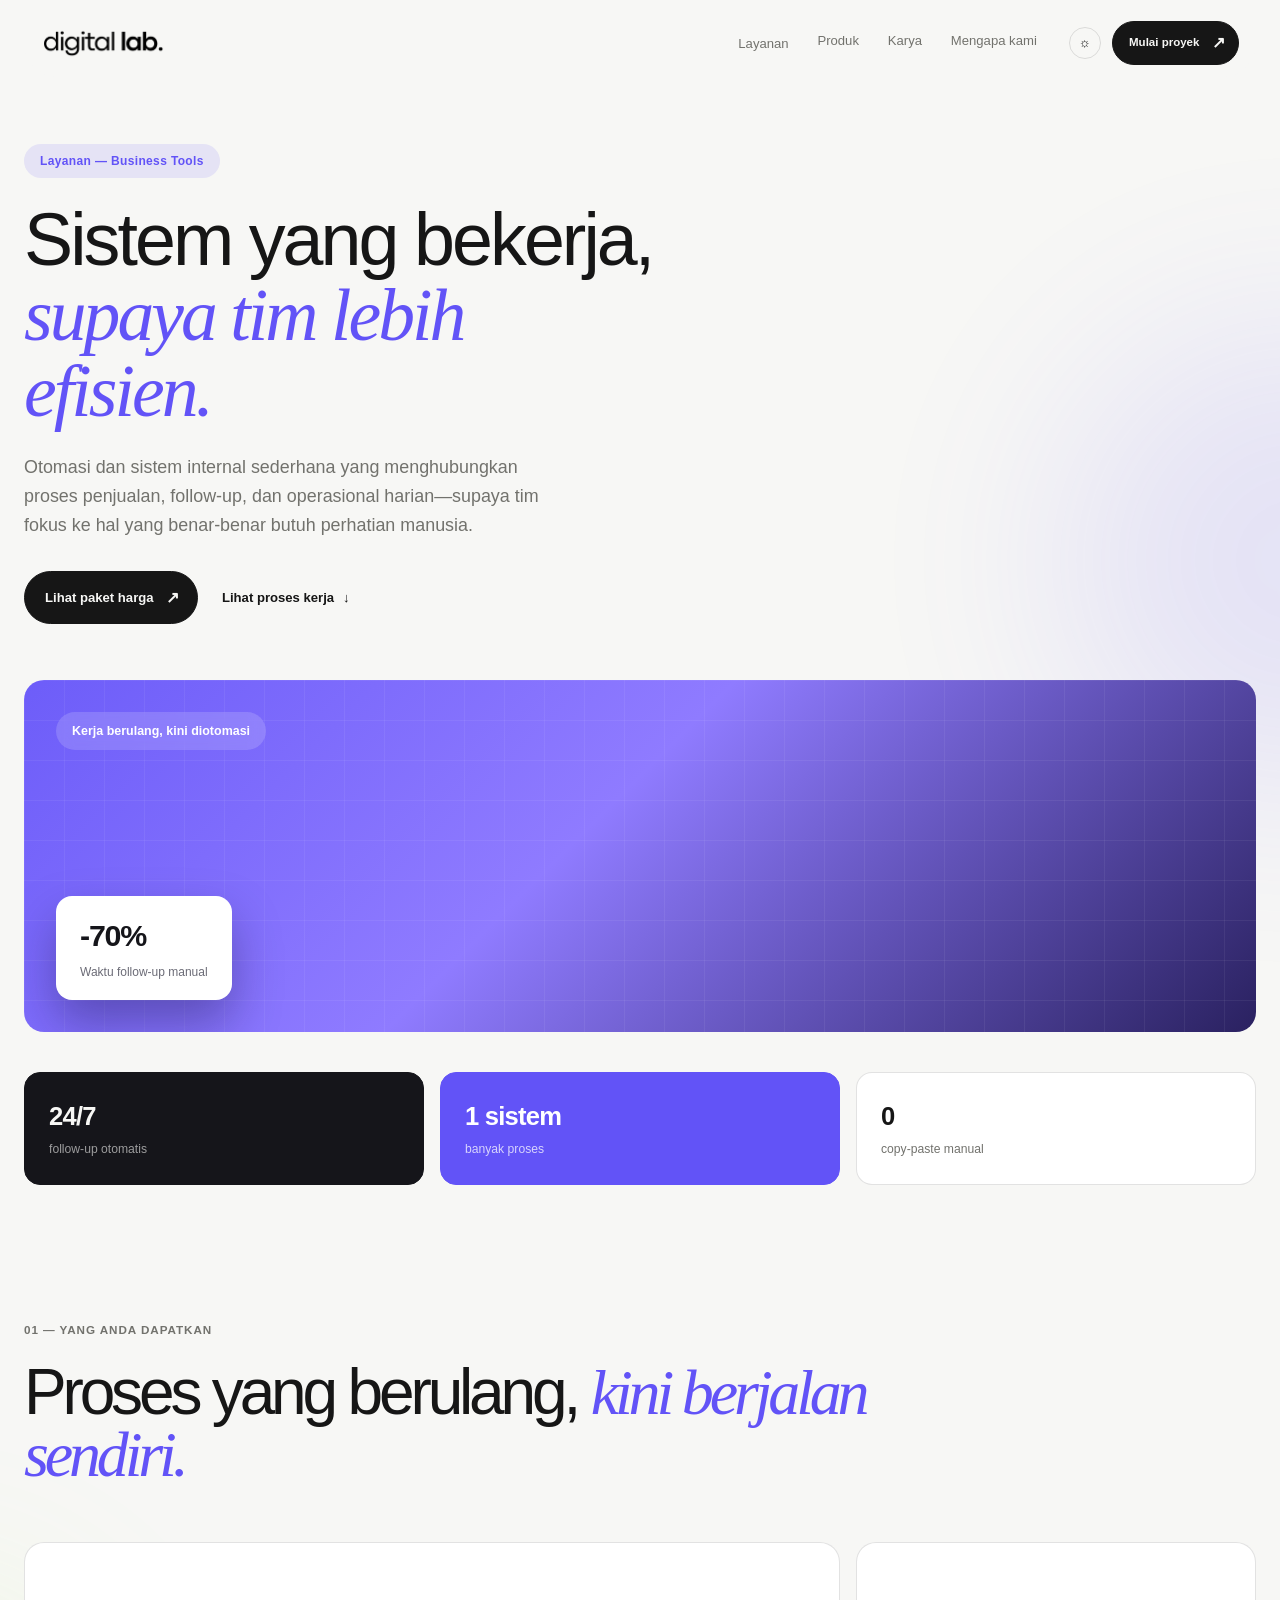
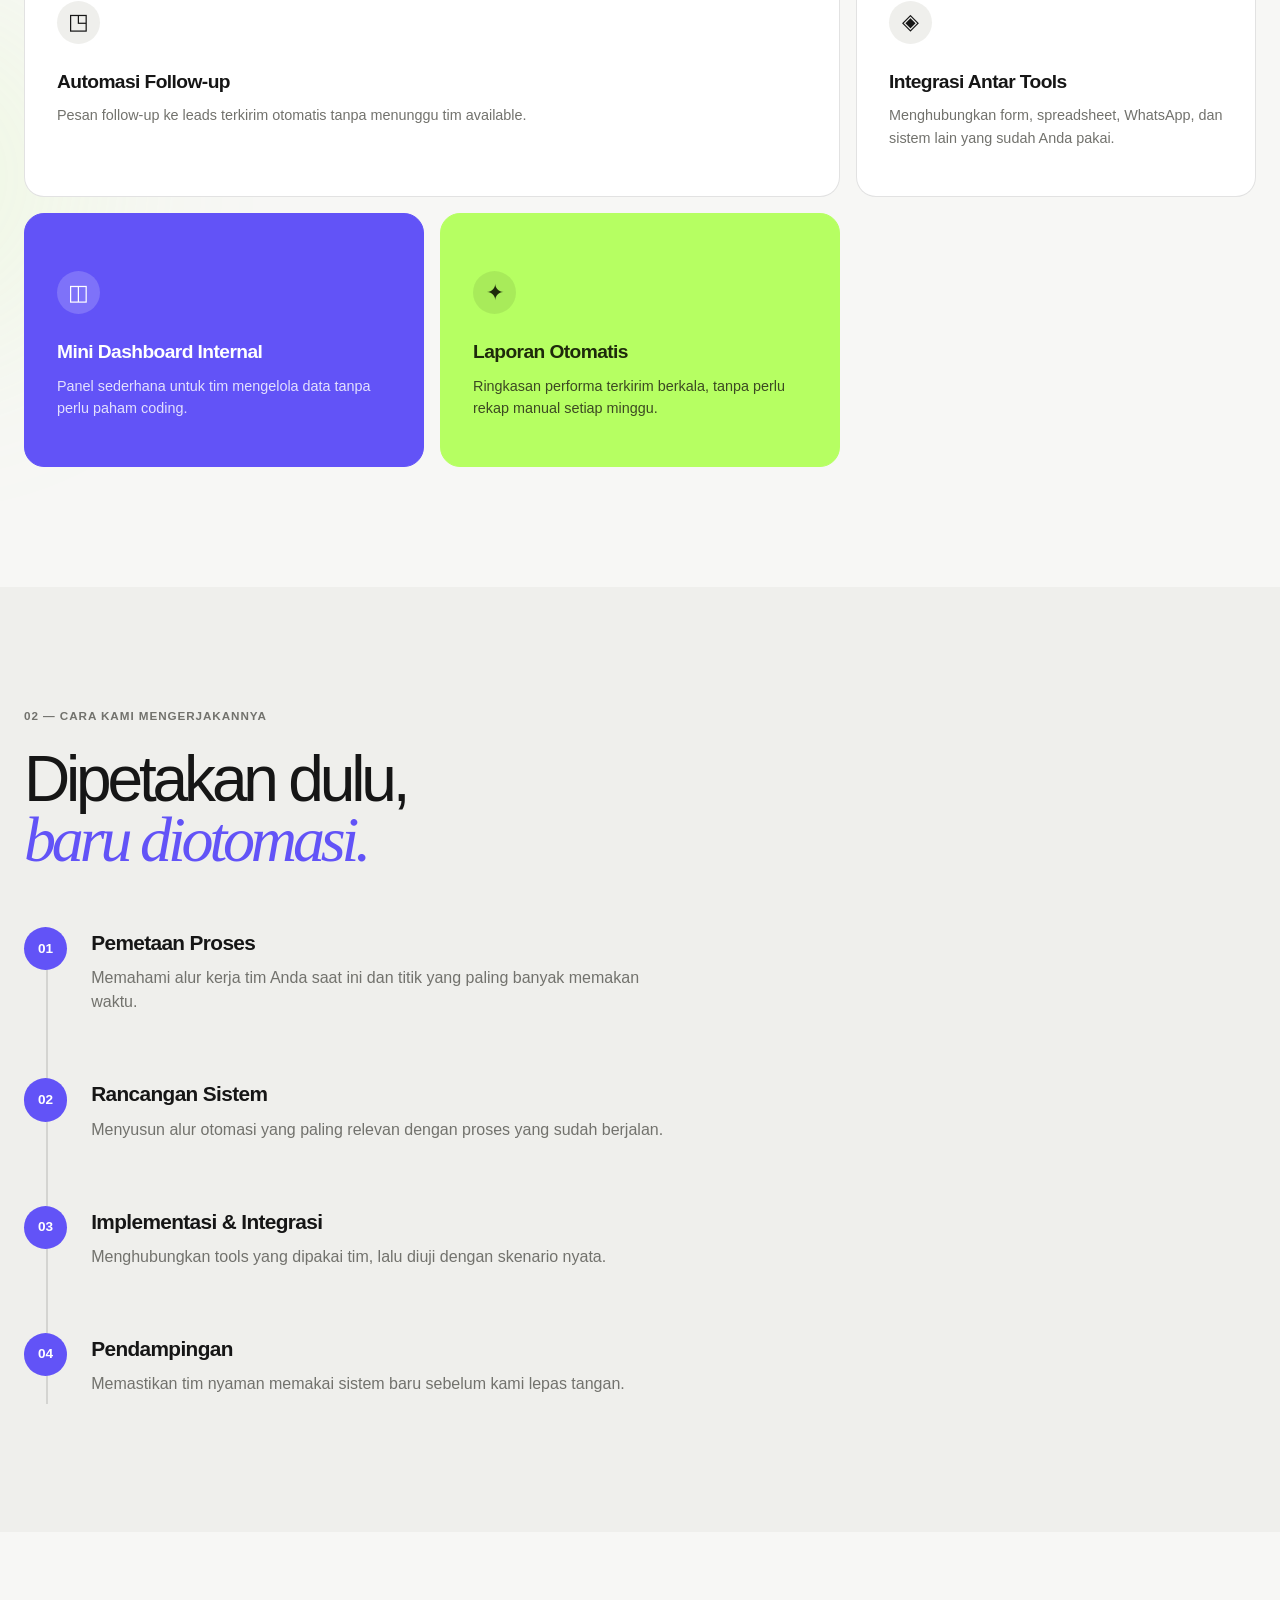
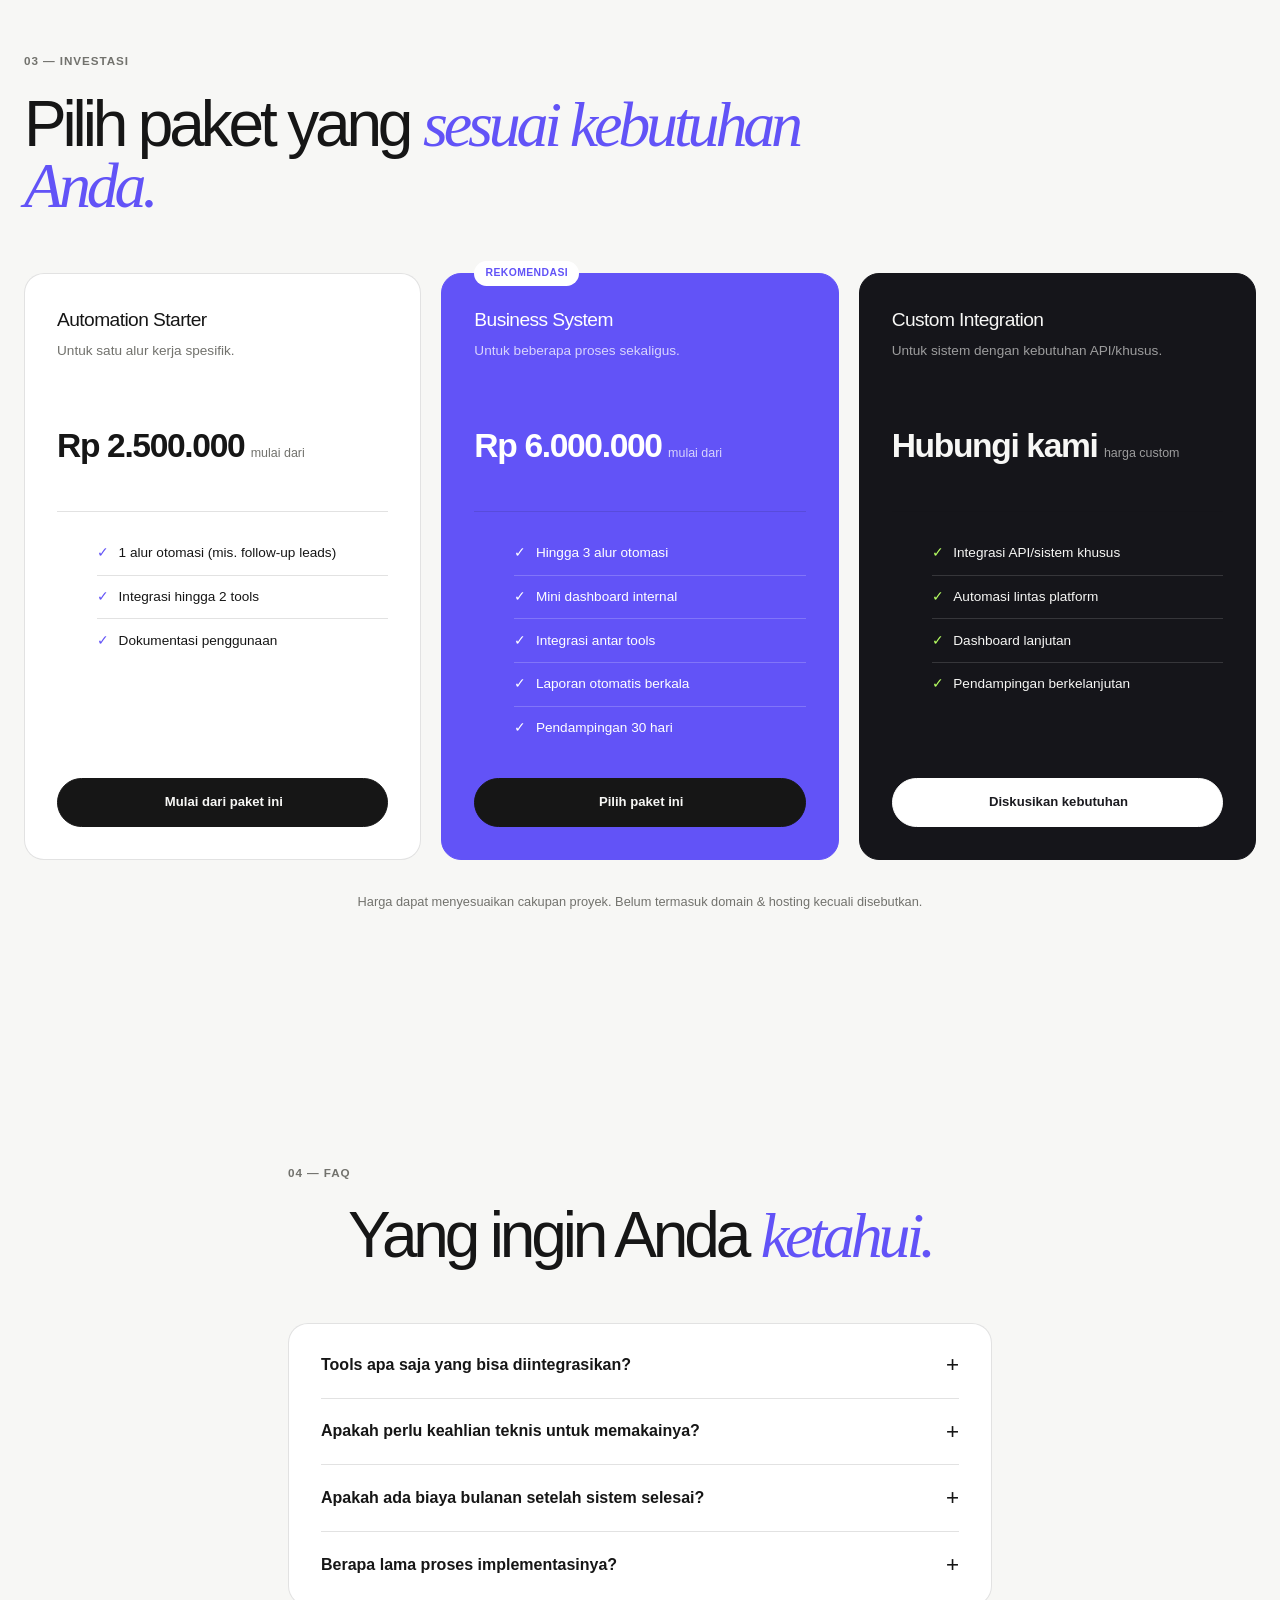
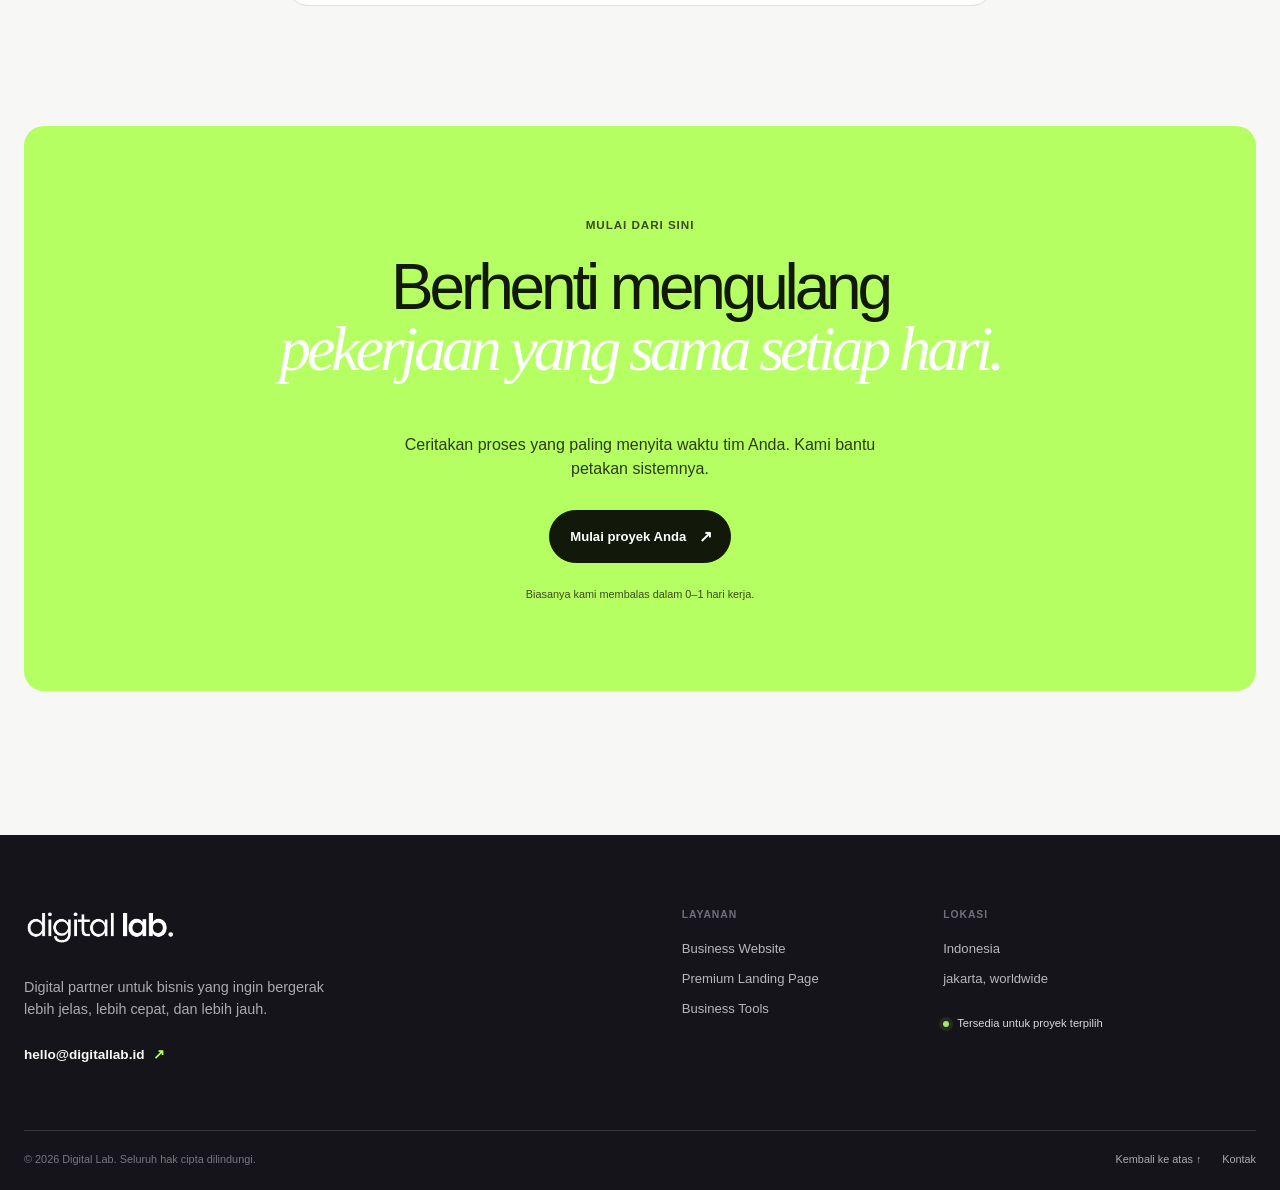
==== business-tools.html @ 10b8b260 "Add New Detail Service Page" ====
<!doctype html>
<html lang="id">
  <head>
    <meta charset="utf-8" />
    <meta name="viewport" content="width=device-width, initial-scale=1" />
    <meta name="theme-color" content="#f7f7f5" />
    <meta name="description" content="Otomasi dan sistem internal sederhana yang menghubungkan proses penjualan, follow-up, dan operasional harian bisnis Anda." />
    <meta name="robots" content="index, follow" />
    <link rel="canonical" href="https://digitallab.id/business-tools.html" />
    <meta property="og:type" content="website" />
    <meta property="og:locale" content="id_ID" />
    <meta property="og:site_name" content="Digital Lab" />
    <meta property="og:title" content="Business Tools — Digital Lab" />
    <meta property="og:description" content="Otomasi dan sistem internal sederhana yang menghubungkan proses penjualan, follow-up, dan operasional harian bisnis Anda." />
    <meta property="og:url" content="https://digitallab.id/business-tools.html" />
    <meta name="twitter:card" content="summary_large_image" />
    <meta name="twitter:title" content="Business Tools — Digital Lab" />
    <meta name="twitter:description" content="Otomasi dan sistem internal sederhana yang menghubungkan proses penjualan, follow-up, dan operasional harian bisnis Anda." />
    <title>Business Tools — Digital Lab</title>
    <link rel="icon" href="assets/icons/favicon.svg" type="image/svg+xml" />
    <link rel="preload" href="css/variables.css?v=2" as="style" />
    <link rel="stylesheet" href="css/variables.css?v=2" />
    <link rel="stylesheet" href="css/base.css?v=2" />
    <link rel="stylesheet" href="css/layout.css?v=2" />
    <link rel="stylesheet" href="css/components.css?v=2" />
    <link rel="stylesheet" href="css/animations.css?v=4" />
    <link rel="stylesheet" href="css/responsive.css?v=3" />
    <link rel="stylesheet" href="css/enhancements.css?v=2" />
    <link rel="stylesheet" href="css/pages.css?v=2" />
    <link rel="stylesheet" href="css/responsive-fixes.css?v=1" />
    <script>
      document.documentElement.classList.add('js');
      document.documentElement.dataset.theme = localStorage.getItem('digital-lab-theme') || 'system';
    </script>
    <script type="application/ld+json">
      {"@context": "https://schema.org", "@type": "Service", "serviceType": "Business Process Automation", "provider": {"@type": "Organization", "name": "Digital Lab"}, "areaServed": "Indonesia", "description": "Otomasi dan sistem internal untuk proses penjualan, follow-up, dan operasional bisnis."}
    </script>
  </head>
  <body>
    <a class="skip-link" href="#main-content">Langsung ke konten</a>
    <div class="page-glow glow-one" aria-hidden="true"></div>
    <div class="page-glow glow-two" aria-hidden="true"></div>

    <header class="site-header" data-header>
      <div class="header-inner container">
        <a class="brand" href="index.html" aria-label="Digital Lab beranda"
          ><img
            class="brand-logo"
            src="assets/images/digital-lab-logo.webp"
            width="1000"
            height="262"
            alt="Digital Lab"
        /></a>
        <nav class="desktop-nav" aria-label="Navigasi utama">
          <div class="nav-item">
            <a href="index.html#layanan">Layanan</a>
            <div class="nav-dropdown">
              <a href="business-website.html">Business Website</a>
              <a href="premium-landing-page.html">Premium Landing Page</a>
              <a href="business-tools.html">Business Tools</a>
            </div>
          </div>
          <a href="index.html#produk">Produk</a><a href="index.html#karya">Karya</a
          ><a href="index.html#tentang">Mengapa kami</a>
        </nav>
        <div class="header-actions">
          <button class="theme-toggle" type="button" data-theme-toggle aria-label="Ubah tema warna">
            <span class="theme-icon sun">☼</span><span class="theme-icon moon">◐</span>
          </button>
          <a class="button button-small header-cta" href="#konsultasi"
            >Mulai proyek <span aria-hidden="true">↗</span></a
          >
          <button
            class="menu-toggle"
            type="button"
            data-menu-toggle
            aria-label="Buka menu"
            aria-expanded="false"
          >
            <span></span><span></span>
          </button>
        </div>
      </div>
    </header>

    <div class="mobile-menu" data-mobile-menu aria-hidden="true">
      <div class="mobile-menu-inner container">
        <nav aria-label="Navigasi seluler">
          <a href="index.html#layanan" data-menu-link><span>01</span>Layanan</a>
          <div class="mobile-submenu">
            <a href="business-website.html">Business Website</a>
            <a href="premium-landing-page.html">Premium Landing Page</a>
            <a href="business-tools.html">Business Tools</a>
          </div>
          <a href="index.html#produk" data-menu-link><span>02</span>Produk</a>
          <a href="index.html#karya" data-menu-link><span>03</span>Karya</a>
          <a href="index.html#tentang" data-menu-link><span>04</span>Mengapa kami</a>
          <a href="#konsultasi" data-menu-link><span>05</span>Hubungi kami</a>
        </nav>
        <p>Digital presence yang terasa tepat,<br />dan bekerja lebih keras.</p>
      </div>
    </div>

    <main id="main-content">
      <section class="svc-hero section container" id="top">
        <div class="svc-hero-copy reveal">
          <span class="svc-pill">Layanan — Business Tools</span>
          <h1 class="svc-hero-title">Sistem yang bekerja, <em>supaya tim lebih efisien.</em></h1>
          <p class="svc-hero-desc">Otomasi dan sistem internal sederhana yang menghubungkan proses penjualan, follow-up, dan operasional harian—supaya tim fokus ke hal yang benar-benar butuh perhatian manusia.</p>
          <div class="hero-actions">
            <a class="button" href="#harga">Lihat paket harga <span aria-hidden="true">↗</span></a>
            <a class="text-link" href="#proses">Lihat proses kerja <span aria-hidden="true">↓</span></a>
          </div>
        </div>
        <div class="svc-hero-visual reveal reveal-delay" aria-label="Pratinjau layanan ini">
          <div class="svc-visual-panel">
            <div class="svc-visual-grid"></div>
            <div class="svc-visual-tag">Kerja berulang, kini diotomasi</div>
            <div class="svc-visual-chip"><strong>-70%</strong><span>Waktu follow-up manual</span></div>
          </div>
        </div>
        <div class="svc-stat-row reveal">
          <div class="svc-stat-card is-dark"><strong>24/7</strong><span>follow-up otomatis</span></div>
          <div class="svc-stat-card is-accent"><strong>1 sistem</strong><span>banyak proses</span></div>
          <div class="svc-stat-card"><strong>0</strong><span>copy-paste manual</span></div>
        </div>
      </section>
      <section class="section" id="fitur">
        <div class="container">
          <div class="section-heading split-reveal">
            <p class="eyebrow">01 — Yang Anda dapatkan</p>
            <h2>Proses yang berulang, <em>kini berjalan sendiri.</em></h2>
          </div>
          <div class="svc-bento">
            <article class="svc-bento-item reveal">
              <div class="service-icon">◳</div>
              <h3>Automasi Follow-up</h3>
              <p>
                Pesan follow-up ke leads terkirim otomatis tanpa menunggu tim available.
              </p>
            </article>
            <article class="svc-bento-item reveal">
              <div class="service-icon">◈</div>
              <h3>Integrasi Antar Tools</h3>
              <p>
                Menghubungkan form, spreadsheet, WhatsApp, dan sistem lain yang sudah Anda pakai.
              </p>
            </article>
            <article class="svc-bento-item is-accent reveal">
              <div class="service-icon">◫</div>
              <h3>Mini Dashboard Internal</h3>
              <p>
                Panel sederhana untuk tim mengelola data tanpa perlu paham coding.
              </p>
            </article>
            <article class="svc-bento-item is-accent-2 reveal">
              <div class="service-icon">✦</div>
              <h3>Laporan Otomatis</h3>
              <p>
                Ringkasan performa terkirim berkala, tanpa perlu rekap manual setiap minggu.
              </p>
            </article>
          </div>
        </div>
      </section>
      <section class="section" id="proses" style="background: var(--surface-muted);">
        <div class="container">
          <div class="section-heading split-reveal">
            <p class="eyebrow">02 — Cara kami mengerjakannya</p>
            <h2>Dipetakan dulu, <br /><em>baru diotomasi.</em></h2>
          </div>
          <div class="svc-timeline">
            <div class="svc-timeline-step reveal">
              <div class="svc-timeline-marker"><span>01</span></div>
              <div class="svc-timeline-body">
                <h3>Pemetaan Proses</h3>
                <p>
                  Memahami alur kerja tim Anda saat ini dan titik yang paling banyak memakan waktu.
                </p>
              </div>
            </div>
            <div class="svc-timeline-step reveal">
              <div class="svc-timeline-marker"><span>02</span></div>
              <div class="svc-timeline-body">
                <h3>Rancangan Sistem</h3>
                <p>
                  Menyusun alur otomasi yang paling relevan dengan proses yang sudah berjalan.
                </p>
              </div>
            </div>
            <div class="svc-timeline-step reveal">
              <div class="svc-timeline-marker"><span>03</span></div>
              <div class="svc-timeline-body">
                <h3>Implementasi & Integrasi</h3>
                <p>
                  Menghubungkan tools yang dipakai tim, lalu diuji dengan skenario nyata.
                </p>
              </div>
            </div>
            <div class="svc-timeline-step reveal">
              <div class="svc-timeline-marker"><span>04</span></div>
              <div class="svc-timeline-body">
                <h3>Pendampingan</h3>
                <p>
                  Memastikan tim nyaman memakai sistem baru sebelum kami lepas tangan.
                </p>
              </div>
            </div>
          </div>
        </div>
      </section>
      <section class="section" id="harga">
        <div class="container">
          <div class="section-heading split-reveal">
            <p class="eyebrow">03 — Investasi</p>
            <h2>Pilih paket yang <em>sesuai kebutuhan Anda.</em></h2>
          </div>
          <div class="pricing-grid">
            <div class="pricing-card  reveal">
              
              <p class="pricing-name">Automation Starter</p>
              <p class="pricing-desc">Untuk satu alur kerja spesifik.</p>
              <div class="pricing-price"><strong>Rp 2.500.000</strong><small>mulai dari</small></div>
              <ul class="pricing-features">
                <li><span>✓</span>1 alur otomasi (mis. follow-up leads)</li>
                <li><span>✓</span>Integrasi hingga 2 tools</li>
                <li><span>✓</span>Dokumentasi penggunaan</li>
              </ul>
              <a class="button" href="#konsultasi">Mulai dari paket ini</a>
            </div>
            <div class="pricing-card is-accent reveal">
              <span class="pricing-badge">Rekomendasi</span>
              <p class="pricing-name">Business System</p>
              <p class="pricing-desc">Untuk beberapa proses sekaligus.</p>
              <div class="pricing-price"><strong>Rp 6.000.000</strong><small>mulai dari</small></div>
              <ul class="pricing-features">
                <li><span>✓</span>Hingga 3 alur otomasi</li>
                <li><span>✓</span>Mini dashboard internal</li>
                <li><span>✓</span>Integrasi antar tools</li>
                <li><span>✓</span>Laporan otomatis berkala</li>
                <li><span>✓</span>Pendampingan 30 hari</li>
              </ul>
              <a class="button" href="#konsultasi">Pilih paket ini</a>
            </div>
            <div class="pricing-card is-dark reveal">
              
              <p class="pricing-name">Custom Integration</p>
              <p class="pricing-desc">Untuk sistem dengan kebutuhan API/khusus.</p>
              <div class="pricing-price"><strong>Hubungi kami</strong><small>harga custom</small></div>
              <ul class="pricing-features">
                <li><span>✓</span>Integrasi API/sistem khusus</li>
                <li><span>✓</span>Automasi lintas platform</li>
                <li><span>✓</span>Dashboard lanjutan</li>
                <li><span>✓</span>Pendampingan berkelanjutan</li>
              </ul>
              <a class="button button-light" href="#konsultasi">Diskusikan kebutuhan</a>
            </div>
          </div>
          <p class="pricing-note">Harga dapat menyesuaikan cakupan proyek. Belum termasuk domain & hosting kecuali disebutkan.</p>
        </div>
      </section>
      <section class="section">
        <div class="container faq svc-faq-wrap">
          <div class="section-heading split-reveal" style="text-align:center;">
            <p class="eyebrow" style="justify-content:left;">04 — faq</p>
            <h2>Yang ingin Anda <em>ketahui.</em></h2>
          </div>
          <div class="svc-faq-card">
            <div class="faq-list">
          <details class="reveal">
            <summary>Tools apa saja yang bisa diintegrasikan?<span>+</span></summary>
            <p>
              Umumnya WhatsApp, Google Sheet, form, dan sistem lain yang sudah Anda pakai; kami sesuaikan dengan kebutuhan.
            </p>
          </details>
          <details class="reveal">
            <summary>Apakah perlu keahlian teknis untuk memakainya?<span>+</span></summary>
            <p>
              Tidak. Sistem dirancang supaya tim non-teknis tetap nyaman menggunakannya sehari-hari.
            </p>
          </details>
          <details class="reveal">
            <summary>Apakah ada biaya bulanan setelah sistem selesai?<span>+</span></summary>
            <p>
              Sistem yang kami bangun menjadi milik Anda. Biaya bulanan hanya berlaku bila memakai layanan pihak ketiga, misalnya WhatsApp API resmi.
            </p>
          </details>
          <details class="reveal">
            <summary>Berapa lama proses implementasinya?<span>+</span></summary>
            <p>
              Rata-rata 2–4 minggu, tergantung jumlah proses dan tools yang perlu diintegrasikan.
            </p>
          </details>
            </div>
          </div>
        </div>
      </section>
      <section class="section cta-section" id="konsultasi">
        <div class="container svc-cta-panel reveal">
          <p class="eyebrow">mulai dari sini</p>
          <h2>Berhenti mengulang<br /><em>pekerjaan yang sama setiap hari.</em></h2>
          <p>
            Ceritakan proses yang paling menyita waktu tim Anda. Kami bantu petakan sistemnya.
          </p>
          <a
            class="button"
            href="mailto:hello@digitallab.id?subject=Konsultasi%20Business%20Tools"
            >Mulai proyek Anda <span>↗</span></a
          ><small>Biasanya kami membalas dalam 0–1 hari kerja.</small>
        </div>
      </section>

    </main>
    <footer class="site-footer">
      <div class="container footer-top">
        <div class="footer-intro">
          <a class="brand footer-brand" href="index.html" aria-label="Digital Lab beranda"
            ><img
              class="brand-logo"
              src="assets/images/digital-lab-logo.webp"
              width="1000"
              height="262"
              alt="Digital Lab"
          /></a>
          <p>
            Digital partner untuk bisnis yang ingin bergerak lebih jelas, lebih cepat, dan lebih
            jauh.
          </p>
          <a class="footer-email" href="mailto:hello@digitallab.id"
            >hello@digitallab.id <span>↗</span></a
          >
        </div>
        <div class="footer-column">
          <p class="footer-label">Layanan</p>
          <a href="business-website.html">Business Website</a>
          <a href="premium-landing-page.html">Premium Landing Page</a>
          <a href="business-tools.html">Business Tools</a>
        </div>
        <div class="footer-column">
          <p class="footer-label">Lokasi</p>
          <span>Indonesia</span><span>jakarta, worldwide</span>
          <p class="footer-availability"><i></i>Tersedia untuk proyek terpilih</p>
        </div>
      </div>
      <div class="container footer-bottom">
        <span>© 2026 Digital Lab. Seluruh hak cipta dilindungi.</span>
        <div>
          <a href="#top">Kembali ke atas ↑</a><a href="mailto:hello@digitallab.id">Kontak</a>
        </div>
      </div>
    </footer>
    <script src="js/performance.js?v=2" defer></script>
    <script src="js/navigation.js?v=3" defer></script>
    <script src="js/animations.js?v=2" defer></script>
    <script src="js/main.js?v=2" defer></script>
    <script src="js/enhancements.js?v=2" defer></script>
  </body>
</html>
---- css/variables.css ----
:root {
  --bg: #f7f7f5;
  --surface: #fff;
  --surface-muted: #efefec;
  --text: #161616;
  --muted: #72726d;
  --line: rgba(22, 22, 22, 0.12);
  --accent: #6253f7;
  --accent-2: #b6ff62;
  --dark: #15151a;
  --radius: 1.25rem;
  --container: min(1240px, calc(100% - 3rem));
  --ease: cubic-bezier(0.22, 1, 0.36, 1);
  --display: ui-serif, Georgia, Cambria, "Times New Roman", serif;
  --sans:
    Inter, ui-sans-serif, -apple-system, BlinkMacSystemFont, "Segoe UI",
    sans-serif;
  color-scheme: light;
}
@media (prefers-color-scheme: dark) {
  :root {
    --bg: #111113;
    --surface: #1a1a1e;
    --surface-muted: #222226;
    --text: #f4f4f0;
    --muted: #adada9;
    --line: rgba(255, 255, 255, 0.13);
    --accent: #9086ff;
    --dark: #f2f2ed;
    color-scheme: dark;
  }
}
:root[data-theme="light"] {
  --bg: #f7f7f5;
  --surface: #fff;
  --surface-muted: #efefec;
  --text: #161616;
  --muted: #72726d;
  --line: rgba(22, 22, 22, 0.12);
  --accent: #6253f7;
  --dark: #15151a;
  color-scheme: light;
}
:root[data-theme="dark"] {
  --bg: #111113;
  --surface: #1a1a1e;
  --surface-muted: #222226;
  --text: #f4f4f0;
  --muted: #adada9;
  --line: rgba(255, 255, 255, 0.13);
  --accent: #9086ff;
  --dark: #f2f2ed;
  color-scheme: dark;
}
---- css/variables.css ----
:root {
  --bg: #f7f7f5;
  --surface: #fff;
  --surface-muted: #efefec;
  --text: #161616;
  --muted: #72726d;
  --line: rgba(22, 22, 22, 0.12);
  --accent: #6253f7;
  --accent-2: #b6ff62;
  --dark: #15151a;
  --radius: 1.25rem;
  --container: min(1240px, calc(100% - 3rem));
  --ease: cubic-bezier(0.22, 1, 0.36, 1);
  --display: ui-serif, Georgia, Cambria, "Times New Roman", serif;
  --sans:
    Inter, ui-sans-serif, -apple-system, BlinkMacSystemFont, "Segoe UI",
    sans-serif;
  color-scheme: light;
}
@media (prefers-color-scheme: dark) {
  :root {
    --bg: #111113;
    --surface: #1a1a1e;
    --surface-muted: #222226;
    --text: #f4f4f0;
    --muted: #adada9;
    --line: rgba(255, 255, 255, 0.13);
    --accent: #9086ff;
    --dark: #f2f2ed;
    color-scheme: dark;
  }
}
:root[data-theme="light"] {
  --bg: #f7f7f5;
  --surface: #fff;
  --surface-muted: #efefec;
  --text: #161616;
  --muted: #72726d;
  --line: rgba(22, 22, 22, 0.12);
  --accent: #6253f7;
  --dark: #15151a;
  color-scheme: light;
}
:root[data-theme="dark"] {
  --bg: #111113;
  --surface: #1a1a1e;
  --surface-muted: #222226;
  --text: #f4f4f0;
  --muted: #adada9;
  --line: rgba(255, 255, 255, 0.13);
  --accent: #9086ff;
  --dark: #f2f2ed;
  color-scheme: dark;
}
---- css/base.css ----
* {
  box-sizing: border-box;
}
html {
  scroll-behavior: smooth;
  /* iOS Safari computes the document's scrollable width from <html>, not <body>.
     Without this, decorative elements that bleed past their container
     (page-glow, hero art, floating badges) let the whole page be
     swiped sideways even though body already has overflow-x: hidden. */
  overflow-x: hidden;
  width: 100%;
}
body {
  margin: 0;
  background: var(--bg);
  color: var(--text);
  font: 400 16px/1.5 var(--sans);
  overflow-x: hidden;
  width: 100%;
  max-width: 100%;
  position: relative;
  transition:
    background-color 0.45s var(--ease),
    color 0.45s var(--ease);
}
body.menu-open {
  overflow: hidden;
}
a {
  color: inherit;
  text-decoration: none;
}
button {
  color: inherit;
  font: inherit;
}
img {
  max-width: 100%;
}
::selection {
  background: var(--accent);
  color: #fff;
}
.container {
  width: var(--container);
  margin-inline: auto;
}
.section {
  padding: 7.5rem 0;
  position: relative;
}
.eyebrow {
  align-items: center;
  color: var(--muted);
  display: flex;
  font-size: 0.73rem;
  font-weight: 650;
  letter-spacing: 0.08em;
  margin: 0 0 1.5rem;
  text-transform: uppercase;
}
.status-dot {
  background: #6ebd57;
  border-radius: 50%;
  box-shadow: 0 0 0 4px rgba(110, 189, 87, 0.12);
  display: inline-block;
  height: 0.42rem;
  margin-right: 0.65rem;
  width: 0.42rem;
}
h1,
h2,
h3,
p {
  margin-top: 0;
}
h1,
h2 {
  letter-spacing: -0.065em;
  line-height: 0.95;
}
h1 {
  font-size: clamp(3.2rem, 7.2vw, 7rem);
  font-weight: 500;
}
h2 {
  font-size: clamp(2.65rem, 5vw, 5.25rem);
  font-weight: 500;
}
h1 em,
h2 em,
.mock-title em,
.project-c em {
  color: var(--accent);
  font-family: var(--display);
  font-weight: 400;
}
.skip-link {
  background: var(--text);
  color: var(--bg);
  left: 1rem;
  padding: 0.7rem 1rem;
  position: fixed;
  top: -4rem;
  z-index: 100;
}
.skip-link:focus {
  top: 1rem;
}
.page-glow {
  border-radius: 50%;
  filter: blur(100px);
  opacity: 0.12;
  pointer-events: none;
  position: absolute;
  z-index: -1;
}
.glow-one {
  background: var(--accent);
  height: 30rem;
  right: -16rem;
  top: 20rem;
  width: 30rem;
}
.glow-two {
  background: #b6ff62;
  height: 22rem;
  left: -16rem;
  top: 100rem;
  width: 22rem;
}
---- css/layout.css ----
.site-header {
  height: 5.5rem;
  left: 0;
  position: fixed;
  right: 0;
  top: 0;
  transition:
    transform 0.45s var(--ease),
    background 0.35s var(--ease),
    border 0.35s var(--ease);
  will-change: transform;
  z-index: 20;
}
.site-header.scrolled {
  background: color-mix(in srgb, var(--bg) 76%, transparent);
  backdrop-filter: blur(20px);
  -webkit-backdrop-filter: blur(20px);
  border-bottom: 1px solid var(--line);
}
.site-header.header-hidden {
  transform: translateY(-100%);
}
.header-inner {
  align-items: center;
  display: flex;
  height: 100%;
  justify-content: space-between;
  transition:
    background-color 0.45s var(--ease),
    border-color 0.45s var(--ease),
    box-shadow 0.45s var(--ease),
    height 0.45s var(--ease),
    margin-top 0.45s var(--ease),
    padding 0.45s var(--ease),
    backdrop-filter 0.45s var(--ease),
    -webkit-backdrop-filter 0.45s var(--ease);
  will-change: background-color, backdrop-filter;
}
.brand {
  align-items: center;
  display: inline-flex;
  font-size: 0.95rem;
  font-weight: 700;
  gap: 0.55rem;
  letter-spacing: -0.04em;
  white-space: nowrap;
}
.brand-mark {
  align-items: center;
  background: var(--text);
  border-radius: 50%;
  color: var(--bg);
  display: inline-flex;
  font-family: var(--display);
  font-size: 1.05rem;
  font-weight: 500;
  height: 1.7rem;
  justify-content: center;
  width: 1.7rem;
}
.desktop-nav {
  display: flex;
  gap: 1.8rem;
  margin-left: auto;
  margin-right: 2rem;
}
.desktop-nav a,
.footer-links a {
  color: var(--muted);
  font-size: 0.82rem;
  transition: color 0.2s;
}
.desktop-nav a:hover,
.footer-links a:hover {
  color: var(--text);
}
.header-actions {
  align-items: center;
  display: flex;
  gap: 0.7rem;
}
.theme-toggle,
.menu-toggle {
  background: transparent;
  border: 0;
  cursor: pointer;
  padding: 0.4rem;
}
.theme-toggle {
  border: 1px solid var(--line);
  border-radius: 50%;
  font-size: 0.82rem;
  height: 2rem;
  position: relative;
  width: 2rem;
}
.theme-icon {
  left: 50%;
  position: absolute;
  top: 50%;
  transform: translate(-50%, -50%);
  transition:
    opacity 0.25s,
    transform 0.25s;
}
.moon {
  opacity: 0;
  transform: translate(-50%, -50%) rotate(-35deg) scale(0.5);
}
:root[data-theme="dark"] .sun {
  opacity: 0;
  transform: translate(-50%, -50%) rotate(35deg) scale(0.5);
}
:root[data-theme="dark"] .moon {
  opacity: 1;
  transform: translate(-50%, -50%) rotate(0) scale(1);
}
.menu-toggle {
  display: none;
  height: 2.4rem;
  width: 2.4rem;
}
.menu-toggle span {
  background: currentColor;
  display: block;
  height: 1px;
  margin: 0.32rem auto;
  transition: transform 0.35s var(--ease);
  width: 1.1rem;
}
.menu-toggle.is-open span:first-child {
  transform: translateY(3px) rotate(45deg);
}
.menu-toggle.is-open span:last-child {
  transform: translateY(-3px) rotate(-45deg);
}
.mobile-menu {
  align-items: center;
  background: color-mix(in srgb, var(--bg) 82%, transparent);
  backdrop-filter: blur(25px);
  -webkit-backdrop-filter: blur(25px);
  display: flex;
  inset: 0;
  opacity: 0;
  pointer-events: none;
  position: fixed;
  transition: opacity 0.4s var(--ease);
  visibility: hidden;
  z-index: 15;
}
.mobile-menu.is-open {
  opacity: 1;
  pointer-events: auto;
  visibility: visible;
}
.mobile-menu nav {
  display: flex;
  flex-direction: column;
}
.mobile-menu nav a {
  align-items: baseline;
  display: flex;
  font-size: clamp(2.6rem, 10vw, 4.8rem);
  font-weight: 500;
  gap: 1rem;
  letter-spacing: -0.07em;
  opacity: 0;
  transform: translateY(1.5rem);
  transition:
    opacity 0.5s var(--ease),
    transform 0.5s var(--ease);
}
.mobile-menu.is-open nav a {
  opacity: 1;
  transform: none;
}
.mobile-menu.is-open nav a:nth-child(1) {
  transition-delay: 0.08s;
}
.mobile-menu.is-open nav a:nth-child(2) {
  transition-delay: 0.12s;
}
.mobile-menu.is-open nav a:nth-child(3) {
  transition-delay: 0.16s;
}
.mobile-menu.is-open nav a:nth-child(4) {
  transition-delay: 0.2s;
}
.mobile-menu.is-open nav a:nth-child(5) {
  transition-delay: 0.24s;
}
.mobile-menu nav span {
  color: var(--muted);
  font-size: 0.7rem;
  letter-spacing: 0;
}
.mobile-menu p {
  bottom: 2.5rem;
  color: var(--muted);
  font-size: 0.85rem;
  position: absolute;
}
.hero {
  min-height: 100vh;
  padding-bottom: 3.5rem;
  padding-top: 10.5rem;
}
.hero-copy {
  max-width: 56rem;
}
.hero-description {
  color: var(--muted);
  font-size: clamp(1rem, 1.5vw, 1.2rem);
  line-height: 1.55;
  margin: 2.2rem 0;
  max-width: 34rem;
}
.hero-actions {
  align-items: center;
  display: flex;
  flex-wrap: wrap;
  gap: 1.5rem;
}
.hero-art {
  height: clamp(19rem, 35vw, 30rem);
  margin: 5rem 0 3.5rem auto;
  max-width: 55rem;
  position: relative;
  width: 80%;
}
.hero-proof {
  align-items: flex-end;
  border-top: 1px solid var(--line);
  display: flex;
  justify-content: space-between;
  padding-top: 1.25rem;
}
.hero-proof p {
  color: var(--muted);
  font-size: 0.72rem;
  line-height: 1.5;
  margin: 0;
}
.hero-proof div {
  align-items: center;
  display: flex;
  gap: clamp(1rem, 4vw, 4rem);
}
.hero-proof span {
  font-size: clamp(0.85rem, 1.5vw, 1.25rem);
  font-weight: 700;
  letter-spacing: -0.1em;
  opacity: 0.62;
}
.hero-proof span:nth-child(2),
.hero-proof span:nth-child(3) {
  font-family: var(--display);
  font-weight: 400;
}
.services {
  background: var(--surface-muted);
}
.section-heading {
  max-width: 54rem;
}
.section-heading h2 {
  margin-bottom: 3.5rem;
}
.services-grid {
  display: grid;
  gap: 1rem;
  grid-template-columns: 1.25fr 1fr 1fr;
}
.service-card {
  background: var(--surface);
  border: 1px solid var(--line);
  border-radius: var(--radius);
  display: flex;
  flex-direction: column;
  min-height: 28rem;
  overflow: hidden;
  padding: 1.5rem;
  position: relative;
  transition:
    transform 0.5s var(--ease),
    box-shadow 0.5s var(--ease),
    border-color 0.3s;
}
.service-card:hover {
  border-color: color-mix(in srgb, var(--accent) 45%, var(--line));
  box-shadow: 0 18px 45px rgba(0, 0, 0, 0.07);
  transform: translateY(-0.4rem);
}
.card-index {
  color: var(--muted);
  font-size: 0.7rem;
}
.service-icon {
  align-items: center;
  background: var(--surface-muted);
  border-radius: 50%;
  display: flex;
  font-size: 1.4rem;
  height: 2.7rem;
  justify-content: center;
  margin: 1.6rem 0 auto;
  width: 2.7rem;
}
.service-card h3 {
  font-size: 1.25rem;
  letter-spacing: -0.04em;
  margin-bottom: 0.55rem;
}
.service-card p {
  color: var(--muted);
  font-size: 0.88rem;
  line-height: 1.55;
  max-width: 19rem;
}
.card-link {
  font-size: 0.8rem;
  font-weight: 650;
  margin-top: 0.4rem;
}
.card-link span {
  display: inline-block;
  margin-left: 0.3rem;
  transition: transform 0.3s var(--ease);
}
.service-card:hover .card-link span {
  transform: translateX(0.3rem);
}
.service-featured {
  background: #e3e1ff;
  color: #171622;
}
.service-featured p,
.service-featured .card-index {
  color: #5b5967;
}
.service-featured .service-icon {
  background: rgba(255, 255, 255, 0.6);
}
.service-visual {
  bottom: -1rem;
  height: 10rem;
  position: absolute;
  right: -0.5rem;
  transform: rotate(-9deg);
  width: 13rem;
}
.visual-landing {
  background: #252436;
  border: 6px solid #fff;
  border-radius: 0.7rem;
  box-shadow: 0 1rem 2rem rgba(45, 41, 100, 0.2);
  padding: 1rem;
}
.visual-landing i,
.visual-landing b,
.visual-landing em {
  background: #eeeefe;
  display: block;
  height: 0.5rem;
  margin-bottom: 0.45rem;
  width: 70%;
}
.visual-landing b {
  background: #998efa;
  width: 43%;
  height: 2.7rem;
  margin-top: 1rem;
}
.visual-landing em {
  background: #eeeefe;
  width: 91%;
}
.product-layout {
  align-items: start;
  display: grid;
  gap: 4rem;
  grid-template-columns: 1fr 1.1fr;
}
.product-copy {
  position: sticky;
  top: 8rem;
}
.product-copy > p:not(.eyebrow) {
  color: var(--muted);
  max-width: 25rem;
}
.product-list {
  border-top: 1px solid var(--line);
}
.product-item {
  align-items: center;
  border-bottom: 1px solid var(--line);
  display: grid;
  gap: 1rem;
  grid-template-columns: 3.2rem 1fr 1rem;
  padding: 1.5rem 0;
  transition: padding 0.35s var(--ease);
}
.product-item:hover {
  padding-left: 0.55rem;
}
.product-number {
  align-items: center;
  background: var(--surface-muted);
  border-radius: 50%;
  display: flex;
  font-size: 0.67rem;
  height: 2rem;
  justify-content: center;
  width: 2rem;
}
.product-item h3 {
  font-size: 1.15rem;
  letter-spacing: -0.04em;
  margin: 0 0 0.2rem;
}
.product-item p {
  color: var(--muted);
  font-size: 0.83rem;
  margin: 0;
}
.product-item > span {
  font-size: 1.2rem;
}
.landing-service {
  padding-top: 2rem;
}
.landing-panel {
  background: #171721;
  border-radius: 1.75rem;
  color: #f7f7f5;
  min-height: 34rem;
  overflow: hidden;
  padding: clamp(2rem, 5vw, 5rem);
  position: relative;
}
.landing-panel .eyebrow {
  color: #a3a2af;
}
.landing-panel h2 {
  max-width: 50rem;
}
.landing-panel h2 em {
  color: #b9ff6d;
}
.landing-copy > p:not(.eyebrow) {
  color: #b3b3be;
  max-width: 32rem;
}
.conversion-path {
  align-items: center;
  bottom: 3.5rem;
  color: #d9d9df;
  display: flex;
  font-size: 0.75rem;
  gap: 0.8rem;
  position: absolute;
  right: 4rem;
}
.conversion-path div {
  align-items: center;
  display: flex;
  gap: 0.5rem;
}
.conversion-path span {
  color: #b9ff6d;
  font-size: 0.65rem;
}
.conversion-path i {
  background: #666574;
  height: 1px;
  width: 3rem;
}
.portfolio {
  overflow: hidden;
}
.portfolio-heading {
  margin-bottom: 0;
}
.portfolio-scroll {
  display: grid;
  gap: 1rem;
  grid-template-columns: 1.05fr 1fr 1fr;
  margin-top: 0;
}
.project-card {
  min-width: 0;
}
.project-image {
  border-radius: var(--radius);
  height: 31rem;
  overflow: hidden;
  position: relative;
  transition: transform 0.5s var(--ease);
}
.project-card:hover .project-image {
  transform: translateY(-0.35rem);
}
.project-a .project-image {
  background: #f1ebe3;
  color: #1c1b1a;
  padding: 1.5rem;
}
.mock-nav {
  border-top: 1px solid #aaa298;
  width: 100%;
}
.mock-title {
  font-size: clamp(2rem, 4vw, 4rem);
  letter-spacing: -0.09em;
  line-height: 0.85;
  margin-top: 2rem;
}
.mock-oval {
  background: #bf9780;
  border-radius: 50%;
  bottom: -9rem;
  height: 22rem;
  position: absolute;
  right: -5rem;
  width: 16rem;
}
.project-b .project-image {
  background: #c9d4bd;
  color: #183530;
  padding: 1.6rem;
}
.alba-word {
  font-family: var(--display);
  font-size: clamp(3rem, 6vw, 5rem);
  line-height: 1;
}
.alba-word span {
  font-size: 0.5em;
}
.alba-product {
  background: #f2ede4;
  border-radius: 6rem 6rem 1.4rem 1.4rem;
  bottom: -1rem;
  height: 19rem;
  left: 50%;
  position: absolute;
  transform: translateX(-50%) rotate(12deg);
  width: 9rem;
}
.project-b p {
  bottom: 1.3rem;
  font-size: 0.8rem;
  position: absolute;
}
.project-c .project-image {
  background: #22212a;
  color: #f4f0e8;
  padding: 1.5rem;
}
.project-c .project-image > p {
  font-size: clamp(2rem, 3.5vw, 3.5rem);
  letter-spacing: -0.08em;
  line-height: 0.9;
}
.form-mock {
  bottom: 1.4rem;
  left: 1.5rem;
  position: absolute;
  right: 1.5rem;
}
.form-mock i {
  background: #494854;
  display: block;
  height: 2.5rem;
  margin-bottom: 0.45rem;
}
.form-mock b {
  background: #d0ff74;
  color: #1e2a0b;
  display: block;
  font-size: 0.7rem;
  font-weight: 650;
  padding: 0.8rem;
  text-align: center;
}
.project-meta {
  align-items: center;
  display: flex;
  justify-content: space-between;
  padding: 1rem 0.15rem;
}
.project-meta h3 {
  font-size: 0.9rem;
  letter-spacing: -0.03em;
  margin: 0 0 0.1rem;
}
.project-meta p {
  color: var(--muted);
  font-size: 0.7rem;
  margin: 0;
}
.project-meta > span {
  font-size: 1.2rem;
}
.reasons {
  background: var(--surface-muted);
}
.reasons-layout {
  display: grid;
  gap: 5rem;
  grid-template-columns: 0.8fr 1.2fr;
}
.reasons-title {
  position: sticky;
  top: 8rem;
  height: max-content;
}
.reasons-list {
  border-top: 1px solid var(--line);
}
.reason {
  border-bottom: 1px solid var(--line);
  display: grid;
  gap: 1rem;
  grid-template-columns: 3.5rem 1fr;
  padding: 2.4rem 0;
}
.reason > span {
  color: var(--muted);
  font-size: 0.7rem;
}
.reason h3 {
  font-size: 1.25rem;
  letter-spacing: -0.04em;
  margin-bottom: 0.5rem;
}
.reason p {
  color: var(--muted);
  font-size: 0.9rem;
  max-width: 31rem;
}
.testimonial-card {
  background: var(--surface);
  border: 1px solid var(--line);
  border-radius: var(--radius);
  margin: 0;
  padding: clamp(2rem, 5vw, 5rem);
  position: relative;
}
.quote-mark {
  color: var(--accent);
  font-family: var(--display);
  font-size: 5rem;
  height: 3.3rem;
  line-height: 1;
}
.testimonial blockquote {
  font-size: clamp(1.7rem, 3vw, 3.2rem);
  letter-spacing: -0.06em;
  line-height: 1.08;
  margin: 2rem 0 2.5rem;
  max-width: 62rem;
}
.testimonial figcaption {
  align-items: center;
  display: flex;
  gap: 0.7rem;
}
.avatar {
  align-items: center;
  background: #d8cec4;
  border-radius: 50%;
  color: #5d3c34;
  display: flex;
  font-size: 0.65rem;
  font-weight: 700;
  height: 2.4rem;
  justify-content: center;
  width: 2.4rem;
}
.testimonial figcaption strong,
.testimonial figcaption span {
  display: block;
  font-size: 0.75rem;
}
.testimonial figcaption span {
  color: var(--muted);
}
.testimonial-control {
  bottom: 2rem;
  display: flex;
  gap: 0.5rem;
  position: absolute;
  right: 2rem;
}
.testimonial-control button {
  background: var(--surface-muted);
  border: 0;
  border-radius: 50%;
  cursor: pointer;
  height: 2.2rem;
  width: 2.2rem;
}
.faq {
  display: grid;
  gap: 3rem;
  grid-template-columns: 0.85fr 1.15fr;
}
.faq-list {
  border-top: 1px solid var(--line);
}
.faq details {
  border-bottom: 1px solid var(--line);
  padding: 1.3rem 0;
}
.faq summary {
  cursor: pointer;
  font-size: 1rem;
  font-weight: 600;
  list-style: none;
  position: relative;
}
.faq summary::-webkit-details-marker {
  display: none;
}
.faq summary span {
  font-size: 1.4rem;
  font-weight: 400;
  position: absolute;
  right: 0;
  top: -0.3rem;
  transition: transform 0.25s;
}
.faq details[open] summary span {
  transform: rotate(45deg);
}
.faq details p {
  color: var(--muted);
  font-size: 0.88rem;
  line-height: 1.6;
  margin: 1rem 2rem 0 0;
}
.cta-section {
  padding-top: 0;
}
.cta-panel {
  background: var(--accent);
  border-radius: var(--radius);
  color: #fff;
  overflow: hidden;
  padding: clamp(3rem, 7vw, 7rem);
  text-align: center;
}
.cta-panel .eyebrow {
  color: #dfdcff;
  justify-content: center;
}
.cta-panel h2 {
  font-size: clamp(2.5rem, 5.5vw, 5.7rem);
}
.cta-panel h2 em {
  color: #dbff9d;
}
.cta-panel > p:not(.eyebrow) {
  color: #e6e4ff;
  margin: 1.8rem auto;
  max-width: 33rem;
}
.cta-panel small {
  color: #dedcff;
  display: block;
  font-size: 0.68rem;
  margin-top: 1.4rem;
}
.site-footer {
  padding: 1rem 0 2rem;
}
.footer-top,
.footer-bottom {
  align-items: center;
  display: flex;
  justify-content: space-between;
}
.footer-top {
  border-bottom: 1px solid var(--line);
  padding-bottom: 3rem;
}
.footer-top > p {
  color: var(--muted);
  font-family: var(--display);
  font-size: 1.2rem;
  margin: 0;
}
.footer-links {
  display: flex;
  gap: 1rem;
}
.footer-bottom {
  color: var(--muted);
  font-size: 0.7rem;
  padding-top: 1.2rem;
}
.footer-bottom a:hover {
  color: var(--text);
}
---- css/components.css ----
.button {
  align-items: center;
  background: var(--text);
  border: 1px solid var(--text);
  border-radius: 99px;
  color: var(--bg);
  display: inline-flex;
  font-size: 0.82rem;
  font-weight: 650;
  gap: 0.8rem;
  justify-content: center;
  padding: 0.85rem 1.1rem 0.85rem 1.25rem;
  transition:
    background 0.3s var(--ease),
    color 0.3s var(--ease),
    transform 0.3s var(--ease),
    box-shadow 0.3s var(--ease);
}
.button:hover {
  box-shadow: 0 0.55rem 1.25rem color-mix(in srgb, var(--text) 18%, transparent);
  transform: translateY(-2px);
}
.button span {
  font-size: 1rem;
  transition: transform 0.3s var(--ease);
}
.button:hover span {
  transform: translate(0.18rem, -0.18rem);
}
.button-small {
  font-size: 0.72rem;
  padding: 0.55rem 0.8rem 0.55rem 1rem;
}
.button-light {
  background: #fff;
  border-color: #fff;
  color: #1b1b20;
}
.button-light:hover {
  background: #f0f0eb;
}
.text-link {
  align-items: center;
  display: inline-flex;
  font-size: 0.82rem;
  font-weight: 650;
  gap: 0.55rem;
}
.text-link span {
  transition: transform 0.3s var(--ease);
}
.text-link:hover span {
  transform: translateY(0.25rem);
}
.product-copy .text-link:hover span {
  transform: translateX(0.25rem);
}
---- css/animations.css ----
/* ---------------------------------------------------------------------
   Scroll reveal — Framer-style fade-up.
   Only opacity + transform (both cheap, GPU-composited properties).
   Uses a dedicated "expo-out" curve (snappy deceleration, no bounce) —
   the same family of easing Framer Motion uses by default — scoped to
   this block only, so nothing else on the site is affected.
   Hero entrance/hero image animation below is untouched.
---------------------------------------------------------------------- */
.reveal,
.split-reveal {
  --reveal-ease: cubic-bezier(0.16, 1, 0.3, 1);
  opacity: 0;
  transform: translateY(1.75rem) scale(0.97);
  transition:
    opacity 0.8s var(--reveal-ease),
    transform 0.8s var(--reveal-ease);
  will-change: opacity, transform;
}
.reveal.is-visible,
.split-reveal.is-visible {
  opacity: 1;
  transform: none;
  will-change: auto;
}
.reveal-delay {
  transition-delay: 0.12s;
}

/* Subtle stagger for card/list groups — reads as premium, not busy. */
.services-grid > .reveal:nth-child(2),
.portfolio-scroll > .reveal:nth-child(2),
.reasons-list > .reveal:nth-child(2),
.product-list > .reveal:nth-child(2),
.faq-list > .reveal:nth-child(2),
.tech-showcase > .reveal:nth-child(2) {
  transition-delay: 0.1s;
}
.services-grid > .reveal:nth-child(3),
.portfolio-scroll > .reveal:nth-child(3),
.reasons-list > .reveal:nth-child(3),
.product-list > .reveal:nth-child(3),
.faq-list > .reveal:nth-child(3),
.tech-showcase > .reveal:nth-child(3) {
  transition-delay: 0.2s;
}
.faq-list > .reveal:nth-child(4),
.tech-showcase > .reveal:nth-child(4) {
  transition-delay: 0.3s;
}
/* The hero art carries a 3D transform + blurred orb. Letting its
   compositing layer get torn down (which the generic ".reveal.is-visible"
   rule above does via "will-change: auto") makes Safari re-rasterize it
   mid-scroll, which shows up as a visible flicker. Keep it promoted. */
.hero-art.is-visible,
.hero-art .browser-card,
.hero-art .art-orb {
  will-change: transform;
}
.browser-card {
  background: #252535;
  border: 6px solid rgba(255, 255, 255, 0.9);
  border-radius: 1rem;
  box-shadow: 0 2.5rem 5rem rgba(41, 37, 99, 0.18);
  height: 100%;
  overflow: hidden;
  position: relative;
  transform: perspective(1000px) rotateY(-8deg) rotateX(4deg) translateZ(0);
  backface-visibility: hidden;
  transition: transform 0.7s var(--ease);
}
.hero-art:hover .browser-card {
  transform: perspective(1000px) rotateY(-3deg) rotateX(1deg)
    translateY(-0.3rem) translateZ(0);
}
.browser-bar {
  align-items: center;
  background: #ecebf5;
  color: #878691;
  display: flex;
  gap: 0.3rem;
  height: 2rem;
  padding: 0 0.7rem;
}
.browser-bar span {
  background: #c1bec9;
  border-radius: 50%;
  height: 0.35rem;
  width: 0.35rem;
}
.browser-bar i {
  font-size: 0.5rem;
  font-style: normal;
  margin-left: 0.4rem;
}
.art-grid {
  background-image:
    linear-gradient(rgba(255, 255, 255, 0.05) 1px, transparent 1px),
    linear-gradient(90deg, rgba(255, 255, 255, 0.05) 1px, transparent 1px);
  background-size: 2.5rem 2.5rem;
  inset: 2rem 0 0;
  position: absolute;
}
.art-label {
  background: #e0ff98;
  border-radius: 99px;
  color: #293015;
  font-size: clamp(0.55rem, 1vw, 0.78rem);
  font-weight: 700;
  left: 12%;
  padding: 0.55rem 0.8rem;
  position: absolute;
  top: 24%;
  transform: rotate(-7deg);
}
.art-panel {
  background: rgba(255, 255, 255, 0.95);
  border-radius: 0.8rem;
  bottom: 11%;
  color: #202029;
  left: 11%;
  padding: clamp(0.8rem, 2vw, 1.4rem);
  position: absolute;
  width: clamp(9rem, 30%, 13rem);
}
.art-panel p {
  color: #777580;
  font-size: 0.5rem;
  margin: 0 0 0.25rem;
}
.art-panel strong {
  display: block;
  font-size: clamp(1.1rem, 2.3vw, 1.8rem);
  letter-spacing: -0.08em;
}
.art-panel span {
  color: #777580;
  font-size: 0.45rem;
}
.chart {
  align-items: end;
  display: flex;
  gap: 3px;
  height: 2.4rem;
  margin-top: 0.4rem;
}
.chart i {
  background: #8580f9;
  border-radius: 2px 2px 0 0;
  display: block;
  width: 8%;
}
.chart i:nth-child(1) {
  height: 25%;
}
.chart i:nth-child(2) {
  height: 42%;
}
.chart i:nth-child(3) {
  height: 34%;
}
.chart i:nth-child(4) {
  height: 60%;
}
.chart i:nth-child(5) {
  height: 50%;
}
.chart i:nth-child(6) {
  height: 85%;
}
.chart i:nth-child(7) {
  height: 100%;
}
.art-orb {
  background: radial-gradient(
    circle at 30% 30%,
    #a29bff,
    #685cf0 47%,
    #2a284b 70%
  );
  border-radius: 50%;
  filter: blur(0.2px);
  height: clamp(10rem, 35vw, 22rem);
  position: absolute;
  right: 7%;
  top: 18%;
  width: clamp(10rem, 35vw, 22rem);
}
.floating-note {
  align-items: center;
  backdrop-filter: blur(12px);
  -webkit-backdrop-filter: blur(12px);
  background: rgba(255, 255, 255, 0.7);
  border: 1px solid rgba(255, 255, 255, 0.9);
  border-radius: 99px;
  box-shadow: 0 0.8rem 2rem rgba(0, 0, 0, 0.12);
  color: #27252f;
  display: flex;
  font-size: clamp(0.58rem, 1vw, 0.75rem);
  gap: 0.5rem;
  padding: 0.65rem 0.85rem;
  position: absolute;
  right: -2%;
  top: 12%;
}
.floating-note span {
  color: #7468ff;
}
@media (prefers-reduced-motion: no-preference) {
  .art-orb {
    animation: float 7s ease-in-out infinite;
  }
  .floating-note {
    animation: float 6s ease-in-out -2s infinite;
  }
}
@keyframes float {
  50% {
    transform: translateY(-0.7rem);
  }
}
@media (prefers-reduced-motion: reduce) {
  *,
  *::before,
  *::after {
    animation-duration: 0.01ms !important;
    animation-iteration-count: 1 !important;
    scroll-behavior: auto !important;
    transition-duration: 0.01ms !important;
  }
  .reveal,
  .split-reveal {
    opacity: 1;
    transform: none;
  }
}
---- css/responsive.css ----
@media (max-width: 900px) {
  .desktop-nav,
  .header-cta {
    display: none;
  }
  .menu-toggle {
    display: block;
  }
  .services-grid {
    grid-template-columns: 1fr 1fr;
  }
  .service-featured {
    grid-column: span 2;
  }
  .product-layout,
  .reasons-layout,
  .faq {
    gap: 3rem;
    grid-template-columns: 1fr;
  }
  .product-copy,
  .reasons-title {
    position: static;
  }
  .portfolio-scroll {
    grid-template-columns: 1.05fr 1fr 1fr;
    overflow-x: auto;
    padding-bottom: 1rem;
    scrollbar-width: none;
    width: 100%;
  }
  .portfolio-scroll::-webkit-scrollbar {
    display: none;
  }
  .project-card {
    min-width: min(75vw, 25rem);
  }
  .project-image {
    height: 25rem;
  }
  .faq .section-heading h2 {
    margin-bottom: 0;
  }
  .hero-art {
    margin-right: auto;
    width: 100%;
  }
  .hero-proof {
    align-items: flex-start;
    flex-direction: column;
    gap: 1.5rem;
  }
  .hero-proof div {
    width: 100%;
  }
  .landing-panel {
    display: flex;
    flex-direction: column;
    min-height: 0;
  }
  .conversion-path {
    bottom: auto;
    left: auto;
    margin-top: 2.5rem;
    position: static;
    right: auto;
  }
  .footer-top > p {
    display: none;
  }
}
@media (max-width: 600px) {
  :root {
    --container: min(100% - 2rem, 1240px);
  }
  /* Backdrop blur is recalculated on every scroll frame while the fixed
     header is on screen. A smaller radius keeps that cost low on iOS
     Safari and avoids the stutter that shows up on longer scrolls. */
  .site-header.scrolled,
  .site-header.scrolled .header-inner {
    backdrop-filter: blur(10px);
    -webkit-backdrop-filter: blur(10px);
  }
  .mobile-menu {
    backdrop-filter: blur(14px);
    -webkit-backdrop-filter: blur(14px);
  }
  .section {
    padding: 5rem 0;
  }
  .site-header {
    height: 4.5rem;
  }
  .hero {
    padding-top: 8.5rem;
  }
  .hero-description {
    font-size: 0.98rem;
  }
  .hero-art {
    height: 17rem;
    margin-bottom: 2.7rem;
    margin-top: 3.4rem;
  }
  .browser-card {
    border-width: 4px;
  }
  .floating-note {
    right: -0.5rem;
    top: 8%;
  }
  .hero-proof div {
    flex-wrap: wrap;
    gap: 1rem 1.6rem;
  }
  .hero-proof span {
    font-size: 1rem;
  }
  .section-heading h2 {
    margin-bottom: 2.3rem;
  }
  .services-grid {
    grid-template-columns: 1fr;
  }
  .service-featured {
    grid-column: auto;
  }
  .service-card {
    min-height: 20rem;
  }
  .service-featured {
    min-height: 24rem;
  }
  .product-item {
    grid-template-columns: 2.6rem 1fr 0.8rem;
  }
  .landing-panel {
    border-radius: 1.25rem;
    min-height: 0;
  }
  .conversion-path {
    align-items: flex-start;
    flex-direction: column;
    gap: 0.45rem;
    margin-top: 2rem;
  }
  .conversion-path i {
    height: 1.2rem;
    margin-left: 0.35rem;
    width: 1px;
  }
  .portfolio {
    padding-bottom: 4rem;
  }
  .portfolio-scroll {
    margin-left: 1rem;
    padding-left: 0;
    width: calc(100% - 1rem);
  }
  .project-card {
    min-width: 78vw;
  }
  .project-image {
    height: 22rem;
  }
  .reasons-list {
    margin-top: -1rem;
  }
  .reason {
    grid-template-columns: 2.5rem 1fr;
    padding: 1.8rem 0;
  }
  .testimonial-card {
    border-radius: 1rem;
  }
  .testimonial-control {
    bottom: 1.4rem;
    right: 1.4rem;
  }
  .testimonial blockquote {
    margin-bottom: 2.3rem;
  }
  .footer-top {
    align-items: flex-start;
    flex-direction: column;
    gap: 1.5rem;
  }
  .footer-bottom {
    align-items: flex-start;
    flex-direction: column;
    gap: 0.5rem;
  }
  .footer-links {
    gap: 1.2rem;
  }
}
@media (max-width: 350px) {
  .brand {
    font-size: 0.82rem;
  }
  .header-actions {
    gap: 0.2rem;
  }
  .hero-art {
    height: 15rem;
  }
  .art-panel {
    bottom: 7%;
    left: 7%;
  }
  .art-label {
    left: 7%;
  }
  .floating-note {
    font-size: 0.53rem;
  }
}
---- css/enhancements.css ----
/* Enhancements: kept separate so the original layout remains easy to maintain. */

/* Floating navigation only appears after the visitor begins scrolling. */
.site-header.scrolled {
  background: transparent;
  border-bottom: 0;
  backdrop-filter: none;
  -webkit-backdrop-filter: none;
}
.site-header.scrolled .header-inner {
  background: color-mix(in srgb, var(--bg) 78%, transparent);
  border: 1px solid var(--line);
  border-radius: 999px;
  box-shadow: 0 0.75rem 2rem rgba(0, 0, 0, 0.07);
  height: 4.25rem;
  margin-top: 0.55rem;
  padding: 0 1rem;
  backdrop-filter: blur(18px);
  -webkit-backdrop-filter: blur(18px);
}

/* The supplied white mark automatically remains legible in both site themes. */
.brand-logo {
  display: block;
  filter: invert(1);
  height: auto;
  transition: filter 0.45s var(--ease);
  width: 7.75rem;
}
:root[data-theme="dark"] .brand-logo {
  filter: none;
}
@media (prefers-color-scheme: dark) {
  :root[data-theme="system"] .brand-logo {
    filter: none;
  }
}

/* Four lightweight, lazy-loaded tech visuals extend the existing visual language. */
.tech-showcase {
  display: grid;
  gap: 1rem;
  grid-template-columns: repeat(4, 1fr);
  padding-bottom: 6.5rem;
}
.tech-image {
  aspect-ratio: 4 / 5;
  background: var(--surface-muted);
  border: 1px solid var(--line);
  border-radius: 1rem;
  margin: 0;
  overflow: hidden;
}
.tech-image img {
  display: block;
  height: 100%;
  object-fit: cover;
  transition: transform 0.7s var(--ease);
  width: 100%;
}
.tech-image:hover img {
  transform: scale(1.045);
}

/* A professional, high-contrast footer gives the white brand mark a dedicated home. */
.site-footer {
  background: #14141a;
  color: #f7f7f5;
  margin-top: 1.5rem;
  padding: 4.5rem 0 1.4rem;
}
.site-footer .footer-top {
  align-items: start;
  border-bottom-color: rgba(255, 255, 255, 0.14);
  display: grid;
  gap: 2rem;
  grid-template-columns: 1.5fr 0.55fr 0.75fr;
  padding-bottom: 4rem;
}
.footer-brand .brand-logo {
  filter: none;
  width: 9.5rem;
}
.footer-intro > p {
  color: #aaaab0;
  font-size: 0.9rem;
  line-height: 1.55;
  margin: 1.35rem 0;
  max-width: 19rem;
}
.footer-email {
  display: inline-flex;
  font-size: 0.85rem;
  font-weight: 650;
  gap: 0.55rem;
}
.footer-email span {
  color: #b6ff62;
  transition: transform 0.3s var(--ease);
}
.footer-email:hover span {
  transform: translate(0.18rem, -0.18rem);
}
.footer-column {
  display: flex;
  flex-direction: column;
  gap: 0.65rem;
}
.footer-column a,
.footer-column span {
  color: #b7b7bd;
  font-size: 0.82rem;
  transition: color 0.2s;
}
.footer-column a:hover {
  color: #fff;
}
.footer-label {
  color: #707078;
  font-size: 0.65rem;
  font-weight: 700;
  letter-spacing: 0.09em;
  margin: 0 0 0.35rem;
  text-transform: uppercase;
}
.footer-availability {
  align-items: center;
  color: #d8d8dc;
  display: flex;
  font-size: 0.7rem;
  gap: 0.5rem;
  margin: 1rem 0 0;
}
.footer-availability i {
  background: #a7e66f;
  border-radius: 50%;
  box-shadow: 0 0 0 4px rgba(167, 230, 111, 0.1);
  height: 0.38rem;
  width: 0.38rem;
}
.site-footer .footer-bottom {
  color: #777780;
  font-size: 0.68rem;
  padding-top: 1.25rem;
}
.site-footer .footer-bottom div {
  display: flex;
  gap: 1.3rem;
}
.site-footer .footer-bottom a {
  color: #aaaab0;
}
.site-footer .footer-bottom a:hover {
  color: #fff;
}

/* First-view motion uses only transform and opacity for smooth, low-cost frames. */
html.js .hero h1 span {
  display: block;
  opacity: 0;
  transform: translateY(0.8em);
}
body.page-ready .hero-copy {
  animation: hero-fade 0.55s var(--ease) both;
  opacity: 1;
  transform: none;
}
body.page-ready .hero h1 span {
  animation: hero-line 0.85s var(--ease) both;
  animation-delay: 0.18s;
}
body.page-ready .hero h1 span + span {
  animation-delay: 0.3s;
}
body.page-ready .hero-description {
  animation: hero-fade 0.7s var(--ease) both;
  animation-delay: 0.45s;
}
body.page-ready .hero-actions {
  animation: hero-fade 0.7s var(--ease) both;
  animation-delay: 0.54s;
}
body.page-ready .hero-art {
  animation: hero-art-in 0.9s var(--ease) both;
  animation-delay: 0.16s;
  opacity: 1;
}
body.page-ready .hero-proof {
  animation: hero-fade 0.75s var(--ease) both;
  animation-delay: 0.68s;
  opacity: 1;
  transform: none;
}
@keyframes hero-line {
  to {
    opacity: 1;
    transform: translateY(0);
  }
}
@keyframes hero-fade {
  from {
    opacity: 0;
    transform: translateY(1rem);
  }
  to {
    opacity: 1;
    transform: translateY(0);
  }
}
@keyframes hero-art-in {
  from {
    opacity: 0;
    transform: translate3d(0, 1.5rem, 0) scale(0.97);
  }
  to {
    opacity: 1;
    transform: translate3d(0, 0, 0) scale(1);
  }
}

@media (max-width: 900px) {
  .tech-showcase {
    grid-template-columns: repeat(2, 1fr);
  }
  .site-footer .footer-top {
    grid-template-columns: 1.2fr 1fr;
  }
  .site-footer .footer-intro {
    grid-column: 1 / -1;
  }
}
@media (max-width: 600px) {
  .site-header.scrolled .header-inner {
    height: 3.7rem;
    margin-top: 0.35rem;
    padding: 0 0.65rem;
  }
  .brand-logo {
    width: 6.8rem;
  }
  .tech-showcase {
    gap: 0.7rem;
    padding-bottom: 4.5rem;
  }
  .site-footer {
    padding-top: 3.2rem;
  }
  .site-footer .footer-top {
    gap: 2.2rem 1.2rem;
    grid-template-columns: 1fr 1fr;
    padding-bottom: 2.5rem;
  }
  .footer-brand .brand-logo {
    width: 8.2rem;
  }
  .site-footer .footer-bottom {
    gap: 0.8rem;
  }
  .site-footer .footer-bottom div {
    gap: 1rem;
  }
}

@media (prefers-reduced-motion: reduce) {
  html.js .hero h1 span {
    opacity: 1;
    transform: none;
  }
  body.page-ready .hero-copy,
  body.page-ready .hero h1 span,
  body.page-ready .hero-description,
  body.page-ready .hero-actions,
  body.page-ready .hero-art,
  body.page-ready .hero-proof {
    animation: none;
  }
}
---- css/pages.css ----
/* =======================================================================
   Shared styles for interior pages (service detail pages) and the
   homepage nav additions that link to them. Everything here reuses the
   existing design tokens (--radius, --line, --surface, --accent, --ease,
   --muted, --display) from variables.css so it matches the rest of the
   site automatically in both light and dark mode.
======================================================================= */

/* --- Desktop nav dropdown ("Layanan") --- */
.nav-item {
  position: relative;
}
.nav-dropdown {
  background: var(--surface);
  border: 1px solid var(--line);
  border-radius: 1rem;
  box-shadow: 0 1.25rem 2.5rem rgba(0, 0, 0, 0.1);
  left: 50%;
  opacity: 0;
  padding: 0.5rem;
  pointer-events: none;
  position: absolute;
  top: 100%;
  transform: translate(-50%, 0.4rem);
  transition:
    opacity 0.25s var(--ease),
    transform 0.25s var(--ease);
  min-width: 13rem;
  z-index: 30;
}
.nav-item:hover .nav-dropdown,
.nav-item:focus-within .nav-dropdown {
  opacity: 1;
  pointer-events: auto;
  transform: translate(-50%, 0.75rem);
}
.nav-dropdown a {
  border-radius: 0.6rem;
  color: var(--text);
  display: block;
  font-size: 0.82rem;
  padding: 0.6rem 0.8rem;
  transition: background 0.2s;
}
.nav-dropdown a:hover {
  background: var(--surface-muted);
}

/* --- Mobile menu sub-links under "Layanan" --- */
.mobile-submenu {
  display: flex;
  flex-direction: column;
  gap: 0.4rem;
  margin: -0.5rem 0 0.5rem;
  padding-left: 1.5rem;
}
.mobile-submenu a {
  color: var(--muted);
  font-size: 1rem;
  letter-spacing: -0.02em;
  opacity: 1;
  transform: none;
  transition: color 0.2s;
}
.mobile-submenu a:hover {
  color: var(--text);
}

/* --- Service page hero eyebrow back-link --- */
.back-link {
  align-items: center;
  color: var(--muted);
  display: inline-flex;
  font-size: 0.78rem;
  font-weight: 650;
  gap: 0.5rem;
  margin-bottom: 1.5rem;
}
.back-link:hover {
  color: var(--text);
}

/* --- Pricing --- */
.pricing-grid {
  display: grid;
  gap: 1.25rem;
  grid-template-columns: repeat(3, 1fr);
}
.pricing-card {
  background: var(--surface);
  border: 1px solid var(--line);
  border-radius: var(--radius);
  display: flex;
  flex-direction: column;
  padding: 2rem;
  position: relative;
}
.pricing-badge {
  background: var(--accent-2);
  border-radius: 99px;
  color: #1e2a0b;
  font-size: 0.65rem;
  font-weight: 700;
  left: 2rem;
  letter-spacing: 0.04em;
  padding: 0.3rem 0.7rem;
  position: absolute;
  text-transform: uppercase;
  top: -0.85rem;
}
.pricing-name {
  font-size: 1.2rem;
  letter-spacing: -0.03em;
  margin-bottom: 0.4rem;
}
.pricing-desc {
  color: var(--muted);
  font-size: 0.85rem;
  min-height: 2.6rem;
}
.pricing-price {
  align-items: baseline;
  display: flex;
  gap: 0.4rem;
  margin: 1.5rem 0;
}
.pricing-price strong {
  font-size: clamp(1.6rem, 3vw, 2.1rem);
  letter-spacing: -0.04em;
}
.pricing-price small {
  color: var(--muted);
  font-size: 0.78rem;
}
.pricing-features {
  border-top: 1px solid var(--line);
  display: flex;
  flex-direction: column;
  flex-grow: 1;
  margin-bottom: 1.75rem;
  padding-top: 1.25rem;
}
.pricing-features li {
  border-bottom: 1px solid var(--line);
  display: flex;
  font-size: 0.85rem;
  gap: 0.6rem;
  padding: 0.7rem 0;
}
.pricing-features li:last-child {
  border-bottom: 0;
}
.pricing-features li span {
  color: var(--accent);
  flex-shrink: 0;
}
.pricing-card .button {
  justify-content: center;
  margin-top: auto;
  width: 100%;
}
.pricing-note {
  color: var(--muted);
  font-size: 0.8rem;
  margin-top: 2rem;
  text-align: center;
}

@media (max-width: 900px) {
  .pricing-grid {
    grid-template-columns: 1fr;
  }
  .nav-dropdown {
    display: none;
  }
}

/* =======================================================================
   SERVICE PAGE LAYOUT — deliberately distinct from the homepage.
   Same tokens (--accent, --accent-2, --radius, --line, --surface, --ease)
   so it still feels like the same site, but a different composition:
   gradient hero panel, bento feature grid, connected timeline, three
   colour-coded pricing tiers, a centered FAQ card, and a lime closing
   panel instead of reusing the homepage's purple one.
======================================================================= */

/* --- Hero --- */
.svc-hero {
  padding-bottom: 1rem;
  padding-top: 9rem;
}
.svc-pill {
  background: color-mix(in srgb, var(--accent) 12%, transparent);
  border-radius: 99px;
  color: var(--accent);
  display: inline-flex;
  font-size: 0.75rem;
  font-weight: 700;
  letter-spacing: 0.03em;
  margin-bottom: 1.5rem;
  padding: 0.5rem 1rem;
}
.svc-hero-copy {
  max-width: 40rem;
}
.svc-hero-title {
  font-size: clamp(2.5rem, 5.8vw, 4.6rem);
  letter-spacing: -0.04em;
  line-height: 1.02;
  margin-bottom: 1.5rem;
}
.svc-hero-desc {
  color: var(--muted);
  font-size: clamp(1rem, 1.4vw, 1.15rem);
  line-height: 1.6;
  margin-bottom: 2rem;
  max-width: 34rem;
}
.svc-hero-visual {
  margin: 3.5rem 0 2.5rem;
}
.svc-visual-panel {
  background: linear-gradient(135deg, #6d5df9 0%, #8f7bff 45%, #2a2160 100%);
  border-radius: var(--radius);
  min-height: clamp(16rem, 32vw, 22rem);
  overflow: hidden;
  position: relative;
}
.svc-visual-grid {
  background-image:
    linear-gradient(rgba(255, 255, 255, 0.06) 1px, transparent 1px),
    linear-gradient(90deg, rgba(255, 255, 255, 0.06) 1px, transparent 1px);
  background-size: 2.5rem 2.5rem;
  inset: 0;
  position: absolute;
}
.svc-visual-tag {
  backdrop-filter: blur(8px);
  -webkit-backdrop-filter: blur(8px);
  background: rgba(255, 255, 255, 0.16);
  border-radius: 99px;
  color: #fff;
  font-size: 0.78rem;
  font-weight: 650;
  left: 2rem;
  padding: 0.6rem 1rem;
  position: absolute;
  top: 2rem;
}
.svc-visual-chip {
  background: #fff;
  border-radius: 1rem;
  bottom: 2rem;
  box-shadow: 0 1.5rem 3rem rgba(20, 15, 60, 0.35);
  left: 2rem;
  padding: 1.1rem 1.5rem;
  position: absolute;
}
.svc-visual-chip strong {
  color: #15151a;
  display: block;
  font-size: 1.9rem;
  letter-spacing: -0.04em;
}
.svc-visual-chip span {
  color: #6b6b76;
  font-size: 0.75rem;
}
.svc-stat-row {
  display: grid;
  gap: 1rem;
  grid-template-columns: repeat(3, 1fr);
}
.svc-stat-card {
  background: var(--surface);
  border: 1px solid var(--line);
  border-radius: 1rem;
  padding: 1.5rem;
}
.svc-stat-card strong {
  display: block;
  font-size: 1.6rem;
  letter-spacing: -0.03em;
}
.svc-stat-card span {
  color: var(--muted);
  font-size: 0.76rem;
}
.svc-stat-card.is-dark {
  background: #15151a;
  border-color: #15151a;
  color: #f7f7f5;
}
.svc-stat-card.is-dark span {
  color: rgba(247, 247, 245, 0.6);
}
.svc-stat-card.is-accent {
  background: var(--accent);
  border-color: var(--accent);
  color: #fff;
}
.svc-stat-card.is-accent span {
  color: rgba(255, 255, 255, 0.75);
}

/* --- Bento feature grid --- */
.svc-bento {
  display: grid;
  gap: 1rem;
  grid-template-columns: repeat(3, 1fr);
}
.svc-bento-item {
  background: var(--surface);
  border: 1px solid var(--line);
  border-radius: var(--radius);
  padding: 2rem;
}
.svc-bento-item:first-child {
  grid-column: span 2;
}
.svc-bento-item h3 {
  font-size: 1.2rem;
  letter-spacing: -0.03em;
  margin: 1.5rem 0 0.5rem;
}
.svc-bento-item p {
  color: var(--muted);
  font-size: 0.9rem;
  line-height: 1.55;
}
.svc-bento-item.is-accent {
  background: var(--accent);
  border-color: var(--accent);
  color: #fff;
}
.svc-bento-item.is-accent p {
  color: rgba(255, 255, 255, 0.82);
}
.svc-bento-item.is-accent .service-icon {
  background: rgba(255, 255, 255, 0.18);
  color: #fff;
}
.svc-bento-item.is-accent-2 {
  background: var(--accent-2);
  border-color: var(--accent-2);
  color: #1e2a0b;
}
.svc-bento-item.is-accent-2 p {
  color: #3c4a22;
}
.svc-bento-item.is-accent-2 .service-icon {
  background: rgba(0, 0, 0, 0.08);
  color: #1e2a0b;
}

/* --- Connected timeline (proses kerja) --- */
.svc-timeline {
  margin-top: 3rem;
  position: relative;
}
.svc-timeline::before {
  background: var(--line);
  bottom: 0.5rem;
  content: "";
  left: 1.35rem;
  position: absolute;
  top: 0.5rem;
  width: 2px;
}
.svc-timeline-step {
  display: grid;
  gap: 1.5rem;
  grid-template-columns: 2.7rem 1fr;
  padding-bottom: 3rem;
  position: relative;
}
.svc-timeline-step:last-child {
  padding-bottom: 0;
}
.svc-timeline-marker {
  align-items: center;
  background: var(--accent);
  border-radius: 50%;
  color: #fff;
  display: flex;
  font-size: 0.85rem;
  font-weight: 700;
  height: 2.7rem;
  justify-content: center;
  position: relative;
  width: 2.7rem;
  z-index: 1;
}
.svc-timeline-body h3 {
  font-size: 1.3rem;
  letter-spacing: -0.03em;
  margin-bottom: 0.5rem;
}
.svc-timeline-body p {
  color: var(--muted);
  max-width: 36rem;
}

/* --- Pricing colour variants (overrides the plain surface/dark pair) --- */
.pricing-card.is-accent {
  background: var(--accent);
  border-color: var(--accent);
  color: #fff;
}
.pricing-card.is-accent .pricing-name,
.pricing-card.is-accent .pricing-price strong {
  color: #fff;
}
.pricing-card.is-accent .pricing-desc,
.pricing-card.is-accent .pricing-price small {
  color: rgba(255, 255, 255, 0.75);
}
.pricing-card.is-accent .pricing-features li {
  border-color: rgba(255, 255, 255, 0.2);
}
.pricing-card.is-accent .pricing-features li span {
  color: #fff;
}
.pricing-card.is-accent .pricing-badge {
  background: #fff;
  color: var(--accent);
}
.pricing-card.is-dark {
  background: #15151a;
  border-color: #15151a;
  color: #f7f7f5;
}
.pricing-card.is-dark .pricing-name,
.pricing-card.is-dark .pricing-price strong {
  color: #f7f7f5;
}
.pricing-card.is-dark .pricing-desc,
.pricing-card.is-dark .pricing-price small {
  color: rgba(247, 247, 245, 0.6);
}
.pricing-card.is-dark .pricing-features li {
  border-color: rgba(255, 255, 255, 0.14);
}
.pricing-card.is-dark .pricing-features li span {
  color: var(--accent-2);
}

/* --- Centered FAQ card (overrides the two-column .faq grid) --- */
.svc-faq-wrap {
  display: block;
  margin-inline: auto;
  max-width: 44rem;
}
.svc-faq-card {
  background: var(--surface);
  border: 1px solid var(--line);
  border-radius: var(--radius);
  padding: 0.5rem 2rem;
}
.svc-faq-card .faq-list {
  border-top: 0;
}
.svc-faq-card details:last-child {
  border-bottom: 0;
}

/* --- Lime closing panel (distinct from the homepage's purple cta-panel) --- */
.svc-cta-panel {
  background: var(--accent-2);
  border-radius: var(--radius);
  color: #12190a;
  overflow: hidden;
  padding: clamp(3rem, 7vw, 7rem);
  text-align: center;
}
.svc-cta-panel .eyebrow {
  color: #3c4a22;
  justify-content: center;
}
.svc-cta-panel h2 {
  color: #12190a;
}
.svc-cta-panel h2 em {
  color: #fff;
  font-family: var(--display);
  font-weight: 400;
}
.svc-cta-panel > p:not(.eyebrow) {
  color: #2c3a1a;
  margin: 1.8rem auto;
  max-width: 33rem;
}
.svc-cta-panel small {
  color: #3c4a22;
  display: block;
  font-size: 0.68rem;
  margin-top: 1.4rem;
}
.svc-cta-panel .button {
  background: #12190a;
  border-color: #12190a;
  color: #fff;
}
.svc-cta-panel .button:hover {
  box-shadow: 0 0.55rem 1.25rem rgba(0, 0, 0, 0.25);
}

@media (max-width: 900px) {
  .svc-bento {
    grid-template-columns: repeat(2, 1fr);
  }
  .svc-bento-item:first-child {
    grid-column: span 2;
  }
}
@media (max-width: 600px) {
  .svc-stat-row {
    grid-template-columns: 1fr;
  }
  .svc-bento {
    grid-template-columns: 1fr;
  }
  .svc-bento-item:first-child {
    grid-column: span 1;
  }
  .svc-faq-card {
    padding: 0.5rem 1.25rem;
  }
}
---- css/responsive-fixes.css ----
/* Responsive stability pass: perbaikan struktur box-model untuk seluler */
html { max-width: 100%; -webkit-text-size-adjust: 100%; text-size-adjust: 100%; }
body { max-width: 100%; overflow-x: hidden; overscroll-behavior-x: none; }
main, .site-footer { max-width: 100%; overflow-x: hidden; }
h1, h2 { overflow-wrap: break-word; }

/* Menjaga stabilitas tata letak header saat diubah oleh javascript */
.site-header { will-change: transform; }

.header-inner { 
    background: transparent; 
    border: 1px solid transparent; 
    border-radius: 999px; 
    box-shadow: 0 0 0 rgba(0,0,0,0); 
    height: 4.25rem; 
    margin-top: .55rem; 
    padding: 0 1rem; 
    backdrop-filter: blur(0px) saturate(100%); 
    -webkit-backdrop-filter: blur(0px) saturate(100%); 
    transition: background-color .5s var(--ease), border-color .5s var(--ease), box-shadow .5s var(--ease), backdrop-filter .5s var(--ease), -webkit-backdrop-filter .5s var(--ease); 
}

/* Formulasi Frosted Transparent Glass Premium */
.site-header.scrolled .header-inner { 
    /* Mengurangi kepekatan warna dasar menjadi 62% agar elemen di belakangnya menembus dengan indah */
    background: color-mix(in srgb, var(--bg) 62%, transparent); 
    
    /* Menaikkan pembiasan ke 24px dan menambah saturasi 180% agar objek di belakang terlihat blur berembun tapi tetap hidup */
    backdrop-filter: blur(24px) saturate(180%); 
    -webkit-backdrop-filter: blur(24px) saturate(180%); 
    
    /* Batas tipis yang presisi menggunakan adaptasi warna teks rendah untuk memisahkan lapisan kaca dari konten utama */
    border: 1px solid color-mix(in srgb, var(--text) 14%, transparent); 
    
    /* Perpaduan bayangan luar yang lembut dan inset shadow 1px di bagian atas untuk menciptakan efek kilau sudut kaca asli */
    box-shadow: 0 0.75rem 2.5rem rgba(0, 0, 0, 0.06), 
                inset 0 1px 0px rgba(255, 255, 255, 0.15); 
}

/* Kalibrasi jarak elevasi animasi untuk layar mobile agar tidak terpotong (clipping) */
@media (max-width: 600px) {
  .header-inner, .site-header.scrolled .header-inner { height: 3.7rem; margin-top: .35rem; padding: 0 .65rem; }
  .hero-art { overflow: clip; }
  /* Mengurangi jarak loncatan elemen dari bawah menjadi 0.4rem (sangat aman dari potongan kontainer) */
  .reveal, .split-reveal { transform: translateY(.4rem); transition-duration: .56s; }
}

/* Menonaktifkan efek hover pada perangkat layar sentuh agar elemen tidak tersangkut posisinya */
@media (hover: none) { 
  .service-card:hover, .project-card:hover .project-image { transform: none; }
  .tech-image:hover img { transform: none; } 
}
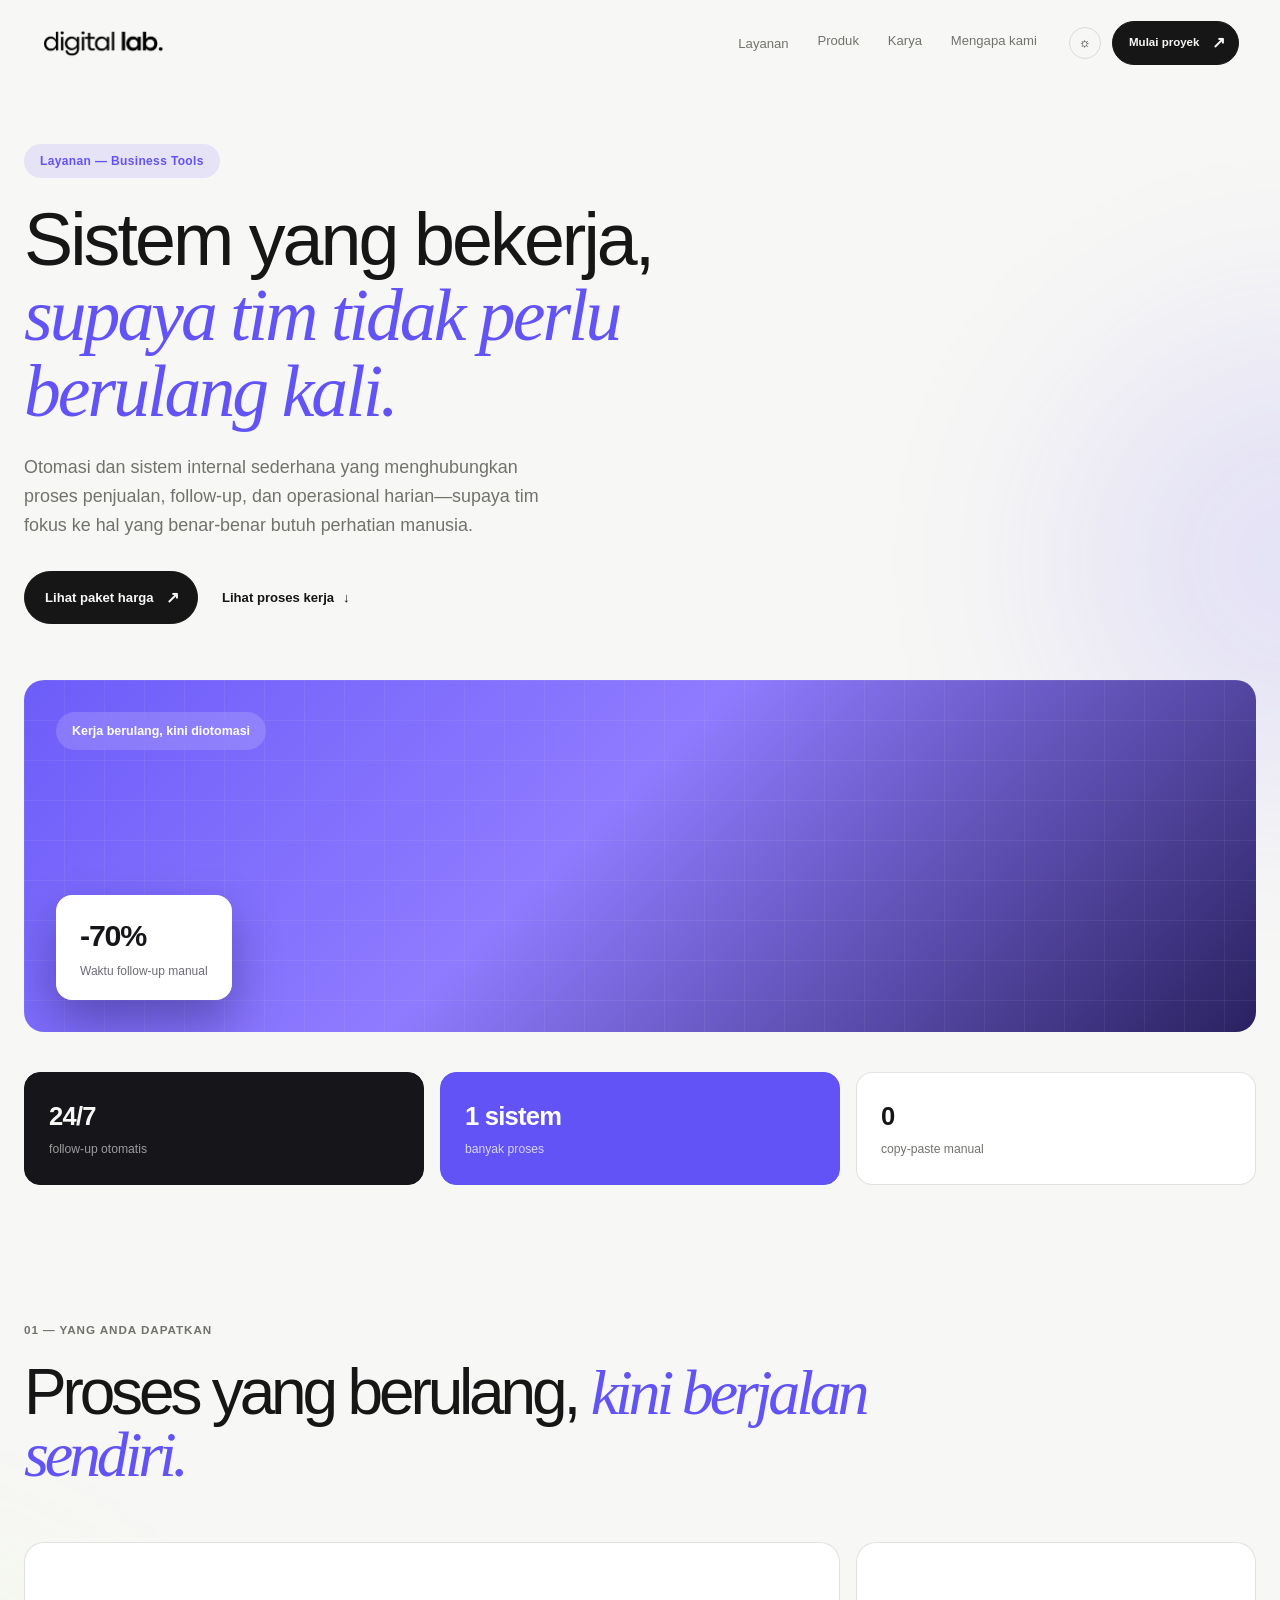
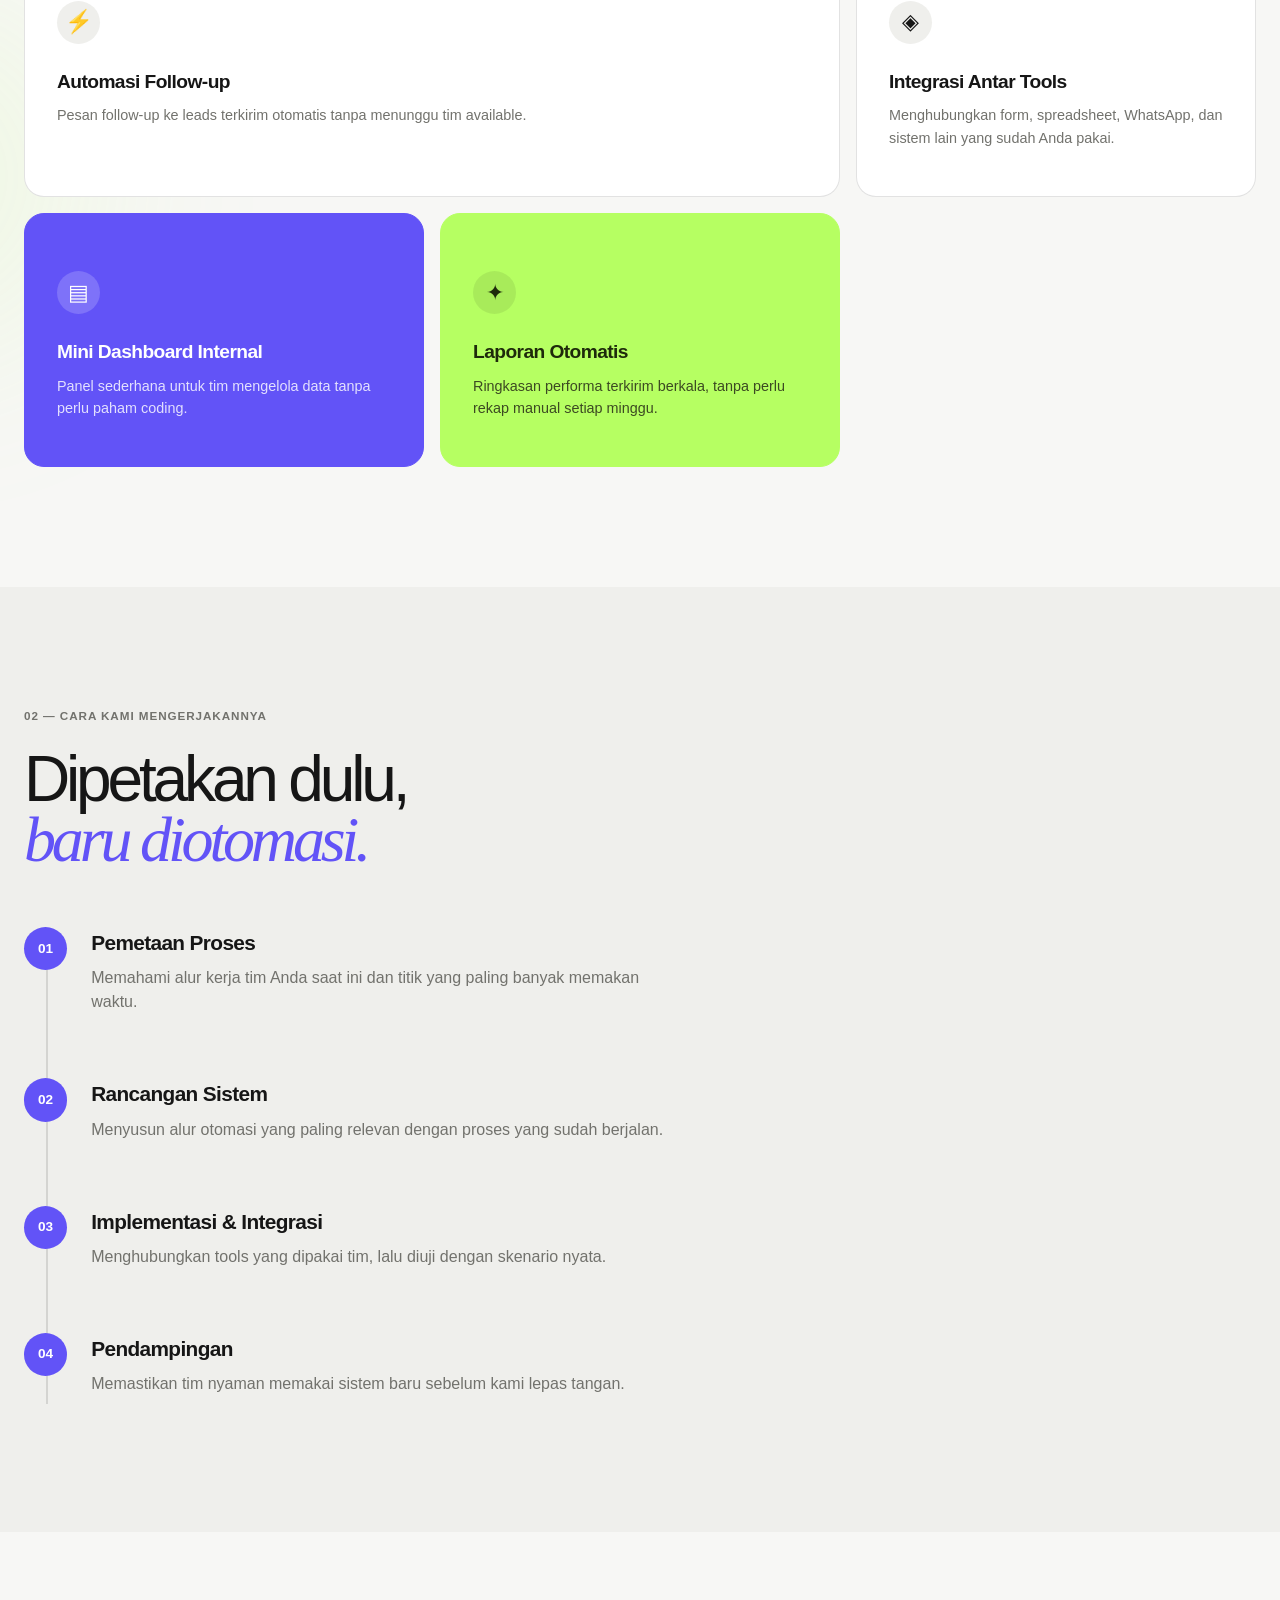
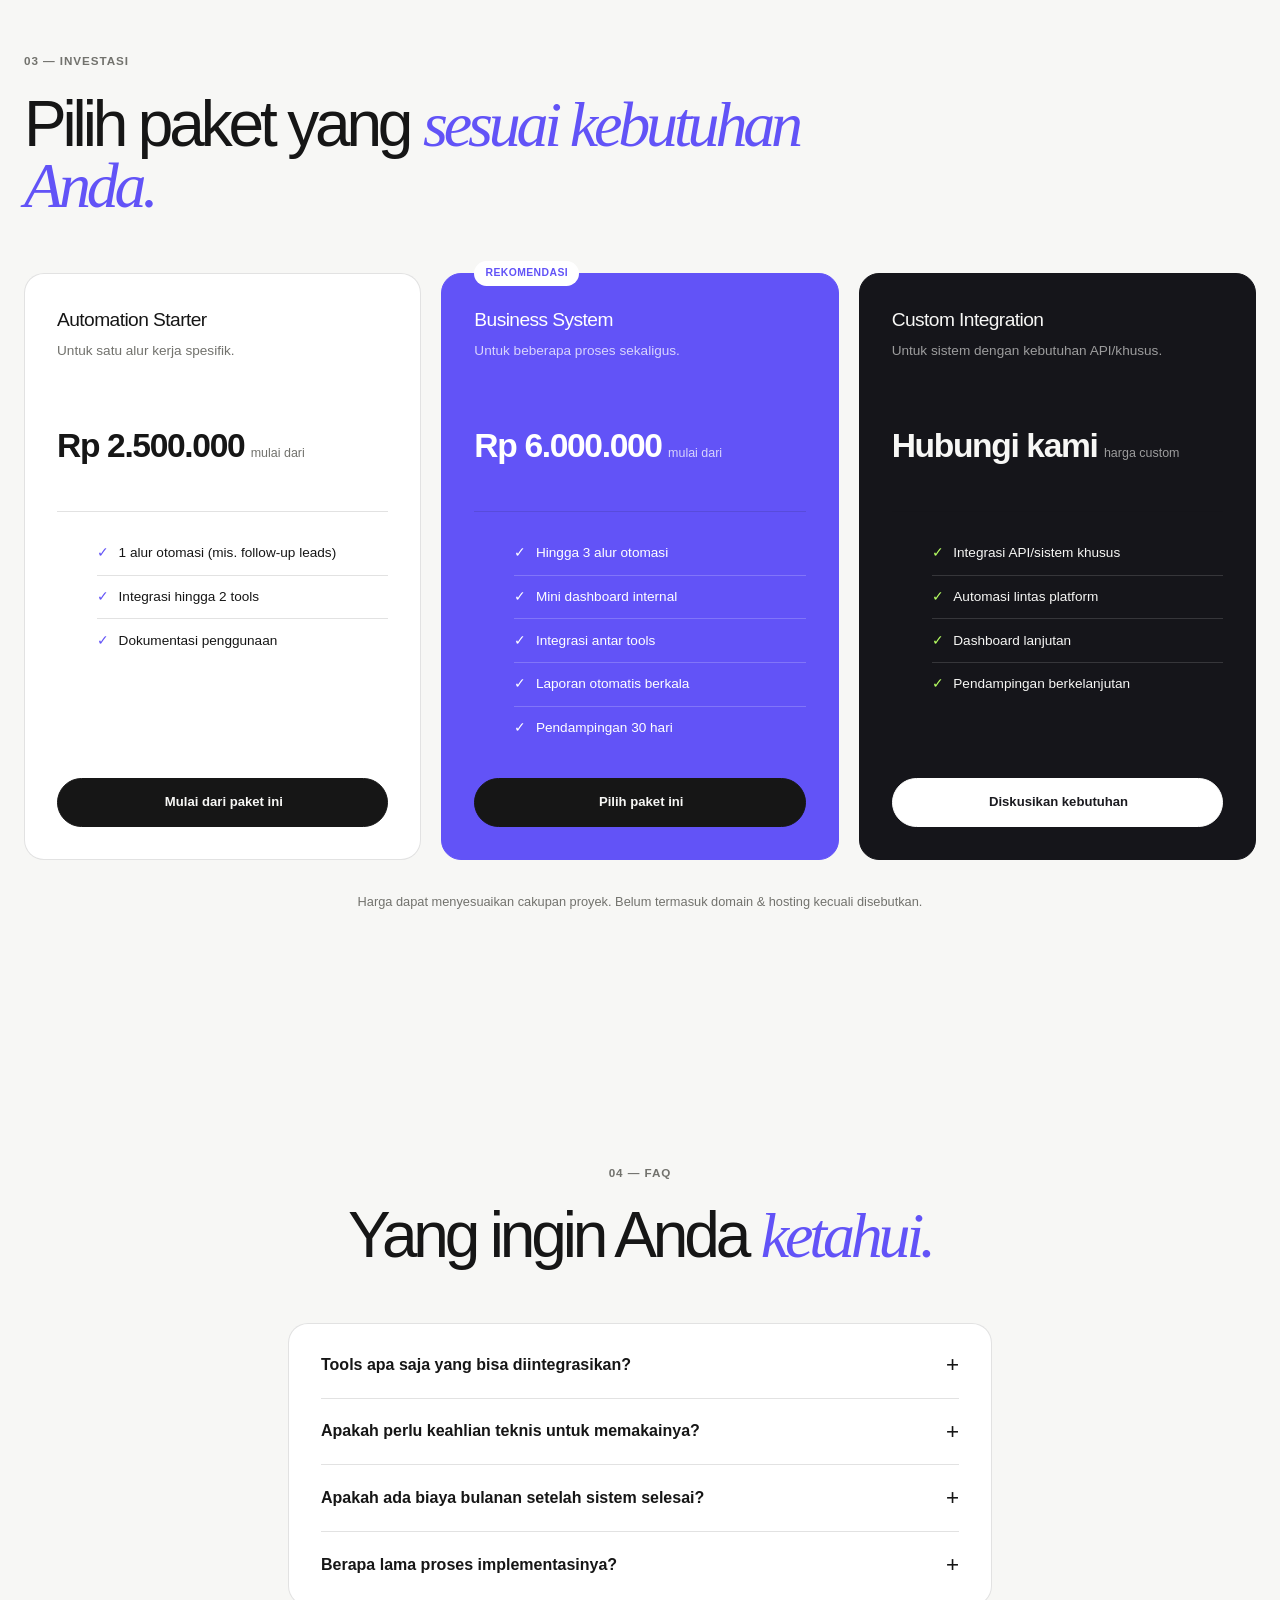
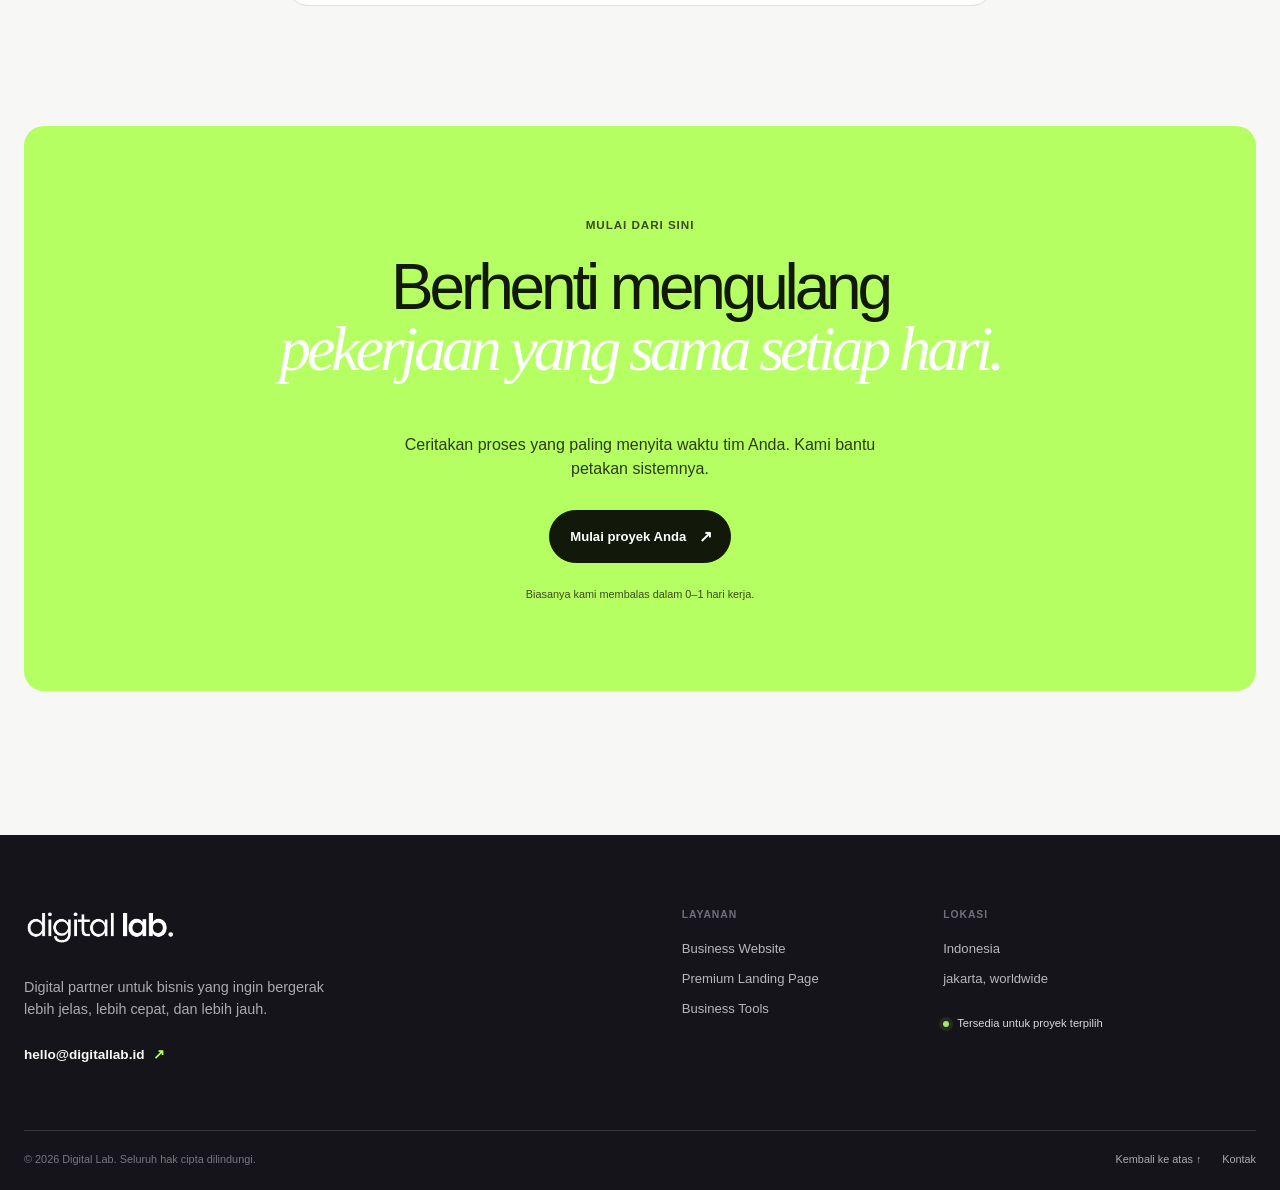
==== commit 58a44444: "Revisi animasi detail Service Page" ====
--- a/business-tools.html
+++ b/business-tools.html
@@ -103,23 +103,23 @@
 
     <main id="main-content">
       <section class="svc-hero section container" id="top">
-        <div class="svc-hero-copy reveal">
+        <div class="svc-hero-copy">
           <span class="svc-pill">Layanan — Business Tools</span>
-          <h1 class="svc-hero-title">Sistem yang bekerja, <em>supaya tim lebih efisien.</em></h1>
+          <h1 class="svc-hero-title">Sistem yang bekerja, <em>supaya tim tidak perlu berulang kali.</em></h1>
           <p class="svc-hero-desc">Otomasi dan sistem internal sederhana yang menghubungkan proses penjualan, follow-up, dan operasional harian—supaya tim fokus ke hal yang benar-benar butuh perhatian manusia.</p>
           <div class="hero-actions">
             <a class="button" href="#harga">Lihat paket harga <span aria-hidden="true">↗</span></a>
             <a class="text-link" href="#proses">Lihat proses kerja <span aria-hidden="true">↓</span></a>
           </div>
         </div>
-        <div class="svc-hero-visual reveal reveal-delay" aria-label="Pratinjau layanan ini">
+        <div class="svc-hero-visual" aria-label="Pratinjau layanan ini">
           <div class="svc-visual-panel">
             <div class="svc-visual-grid"></div>
             <div class="svc-visual-tag">Kerja berulang, kini diotomasi</div>
             <div class="svc-visual-chip"><strong>-70%</strong><span>Waktu follow-up manual</span></div>
           </div>
         </div>
-        <div class="svc-stat-row reveal">
+        <div class="svc-stat-row">
           <div class="svc-stat-card is-dark"><strong>24/7</strong><span>follow-up otomatis</span></div>
           <div class="svc-stat-card is-accent"><strong>1 sistem</strong><span>banyak proses</span></div>
           <div class="svc-stat-card"><strong>0</strong><span>copy-paste manual</span></div>
@@ -133,7 +133,7 @@
           </div>
           <div class="svc-bento">
             <article class="svc-bento-item reveal">
-              <div class="service-icon">◳</div>
+              <div class="service-icon">⚡</div>
               <h3>Automasi Follow-up</h3>
               <p>
                 Pesan follow-up ke leads terkirim otomatis tanpa menunggu tim available.
@@ -147,7 +147,7 @@
               </p>
             </article>
             <article class="svc-bento-item is-accent reveal">
-              <div class="service-icon">◫</div>
+              <div class="service-icon">▤</div>
               <h3>Mini Dashboard Internal</h3>
               <p>
                 Panel sederhana untuk tim mengelola data tanpa perlu paham coding.
@@ -262,7 +262,7 @@
       <section class="section">
         <div class="container faq svc-faq-wrap">
           <div class="section-heading split-reveal" style="text-align:center;">
-            <p class="eyebrow" style="justify-content:left;">04 — faq</p>
+            <p class="eyebrow" style="justify-content:center;">04 — faq</p>
             <h2>Yang ingin Anda <em>ketahui.</em></h2>
           </div>
           <div class="svc-faq-card">
--- a/css/enhancements.css
+++ b/css/enhancements.css
@@ -160,19 +160,22 @@
   opacity: 0;
   transform: translateY(0.8em);
 }
-body.page-ready .hero-copy {
+body.page-ready .hero-copy,
+body.page-ready .svc-hero-copy {
   animation: hero-fade 0.55s var(--ease) both;
   opacity: 1;
   transform: none;
 }
-body.page-ready .hero h1 span {
+body.page-ready .hero h1 span,
+body.page-ready .svc-hero-title {
   animation: hero-line 0.85s var(--ease) both;
   animation-delay: 0.18s;
 }
 body.page-ready .hero h1 span + span {
   animation-delay: 0.3s;
 }
-body.page-ready .hero-description {
+body.page-ready .hero-description,
+body.page-ready .svc-hero-desc {
   animation: hero-fade 0.7s var(--ease) both;
   animation-delay: 0.45s;
 }
@@ -180,12 +183,14 @@
   animation: hero-fade 0.7s var(--ease) both;
   animation-delay: 0.54s;
 }
-body.page-ready .hero-art {
+body.page-ready .hero-art,
+body.page-ready .svc-hero-visual {
   animation: hero-art-in 0.9s var(--ease) both;
   animation-delay: 0.16s;
   opacity: 1;
 }
-body.page-ready .hero-proof {
+body.page-ready .hero-proof,
+body.page-ready .svc-stat-row {
   animation: hero-fade 0.75s var(--ease) both;
   animation-delay: 0.68s;
   opacity: 1;
@@ -262,16 +267,22 @@
 }
 
 @media (prefers-reduced-motion: reduce) {
-  html.js .hero h1 span {
+  html.js .hero h1 span,
+  html.js .svc-hero-title {
     opacity: 1;
     transform: none;
   }
   body.page-ready .hero-copy,
+  body.page-ready .svc-hero-copy,
   body.page-ready .hero h1 span,
+  body.page-ready .svc-hero-title,
   body.page-ready .hero-description,
+  body.page-ready .svc-hero-desc,
   body.page-ready .hero-actions,
   body.page-ready .hero-art,
-  body.page-ready .hero-proof {
+  body.page-ready .svc-hero-visual,
+  body.page-ready .hero-proof,
+  body.page-ready .svc-stat-row {
     animation: none;
   }
 }
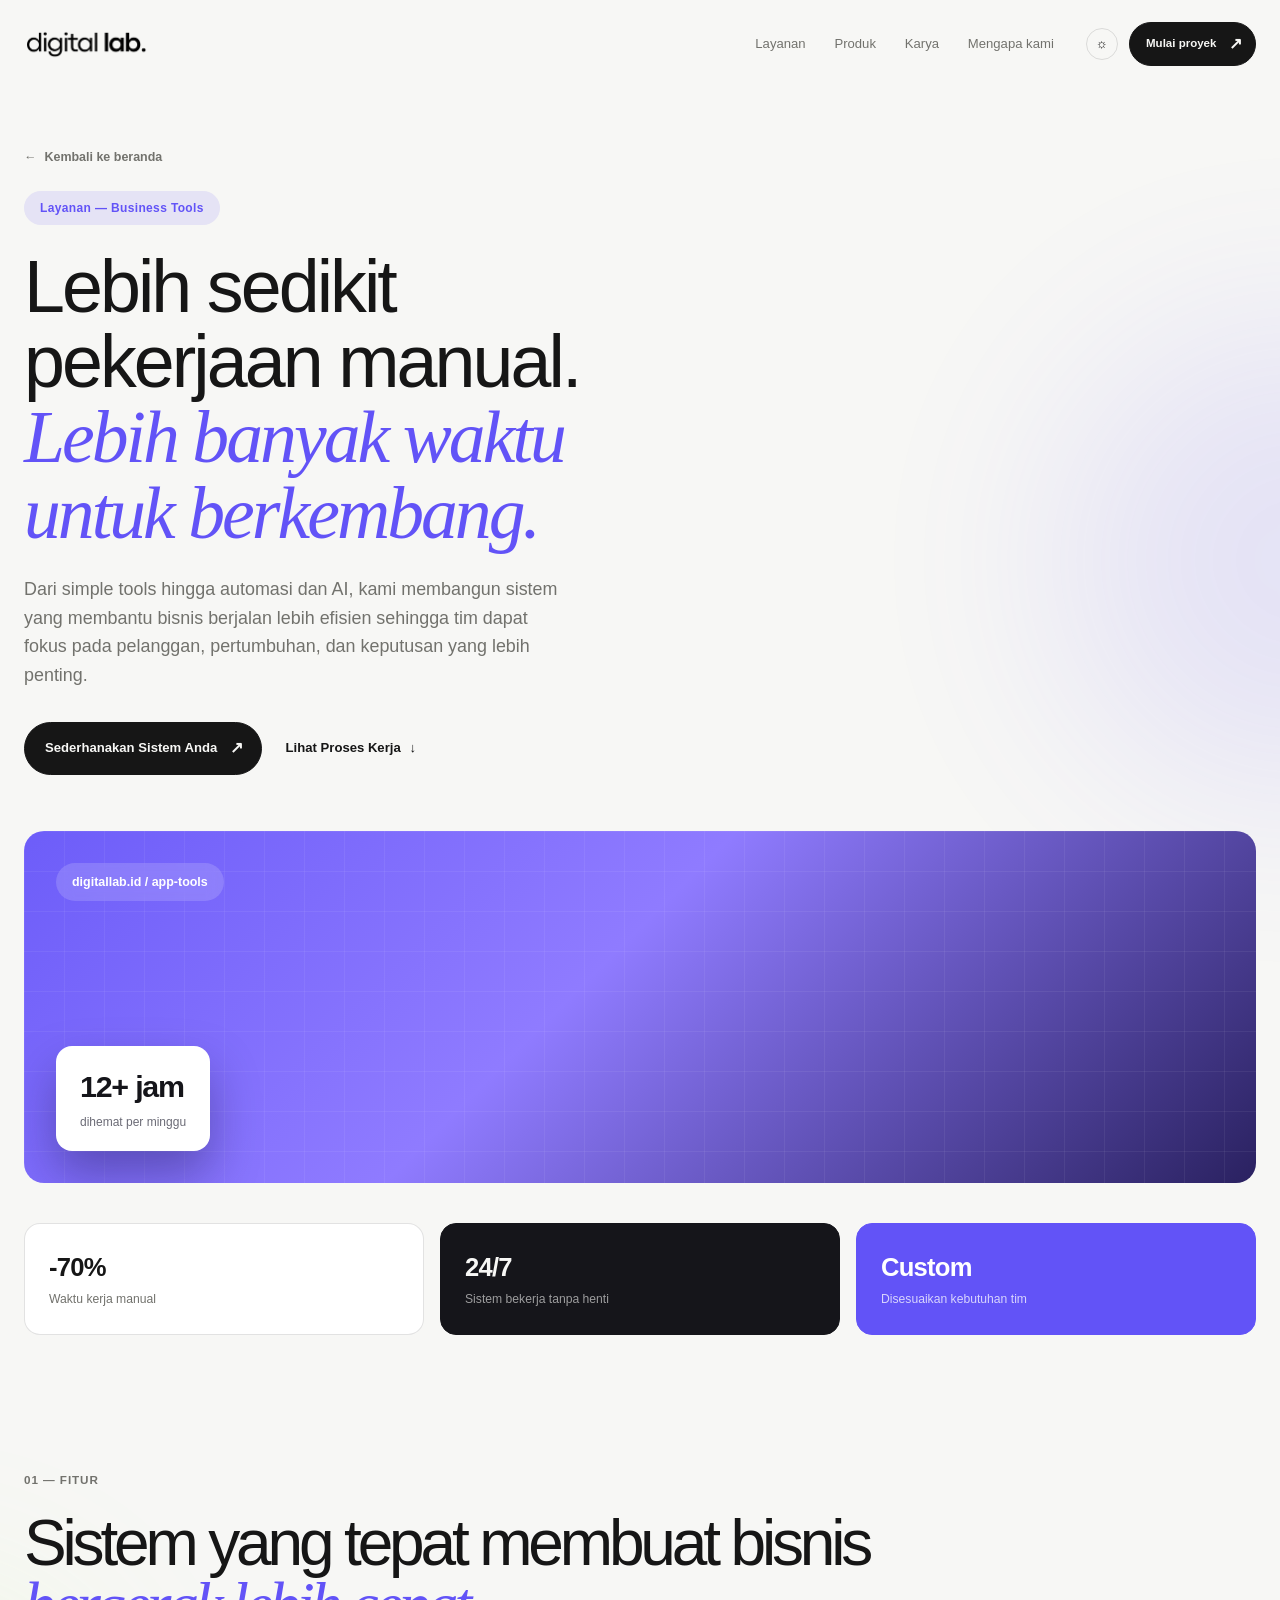
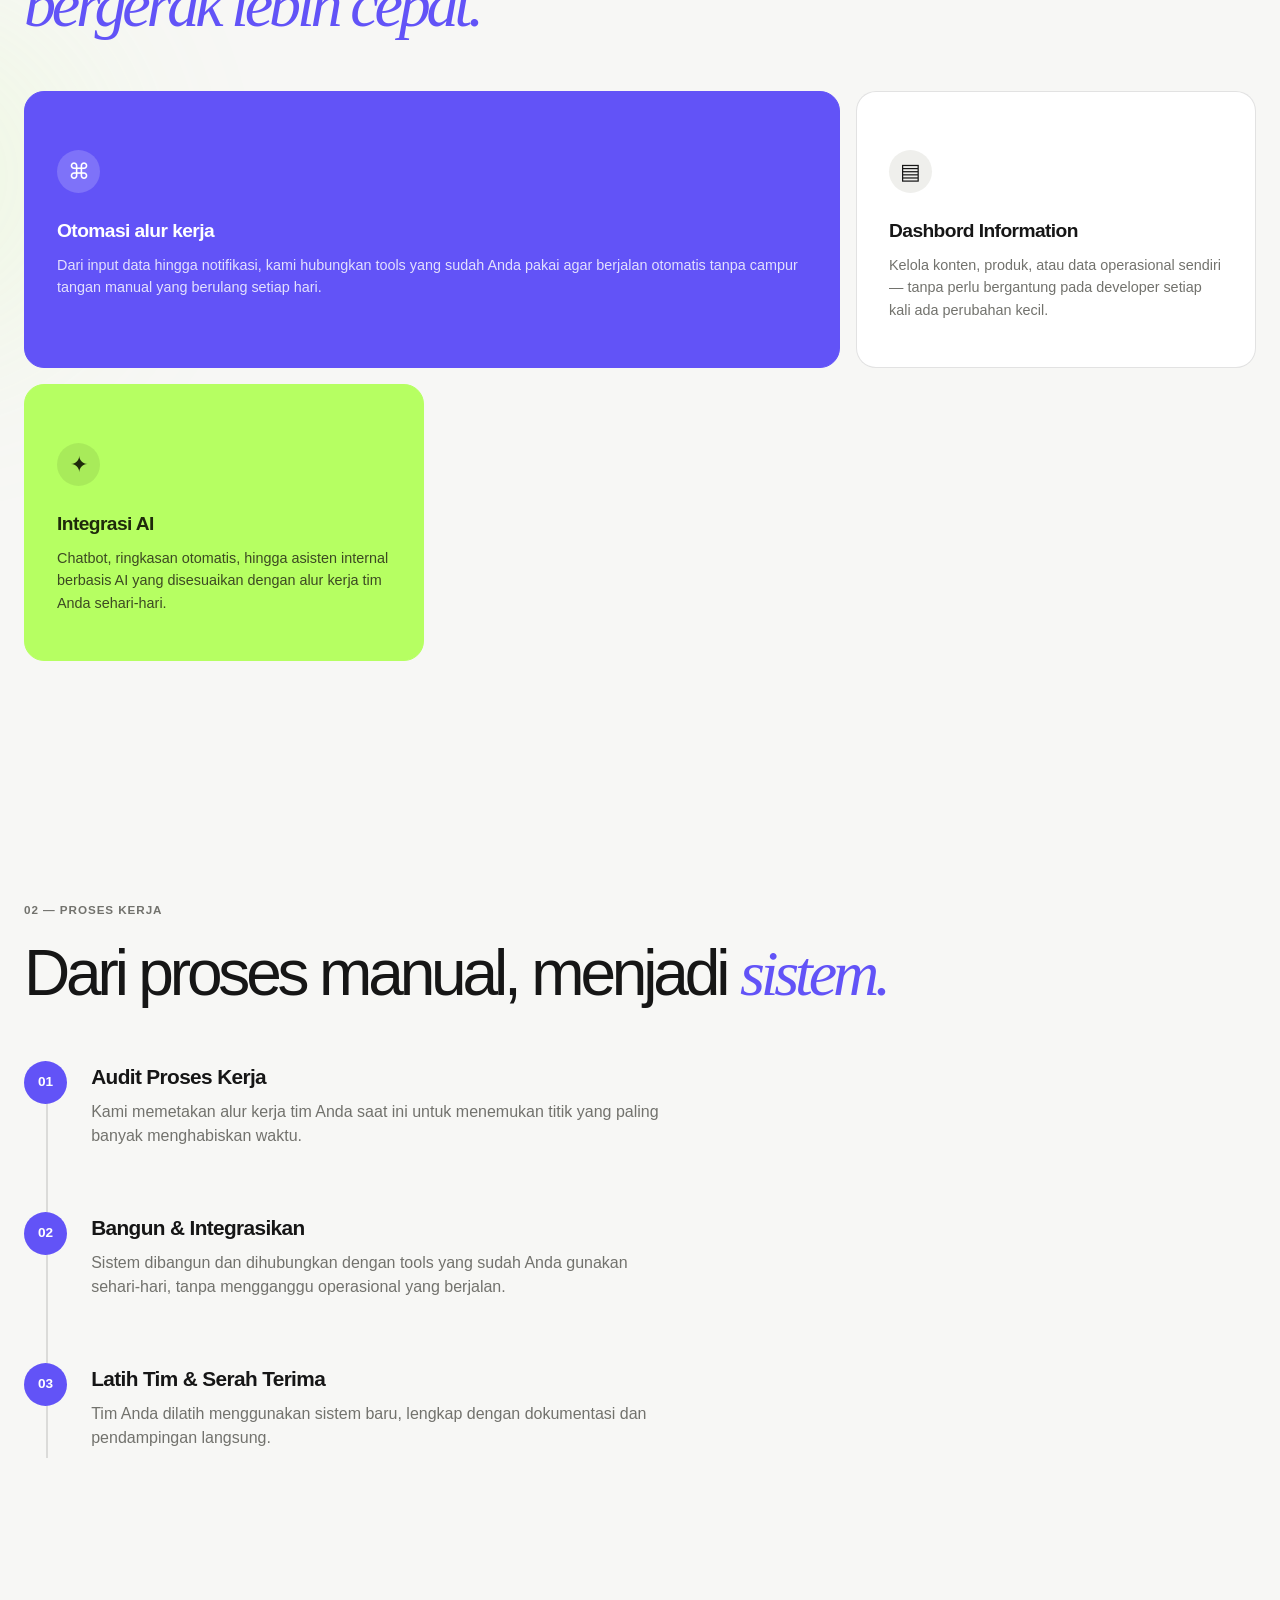
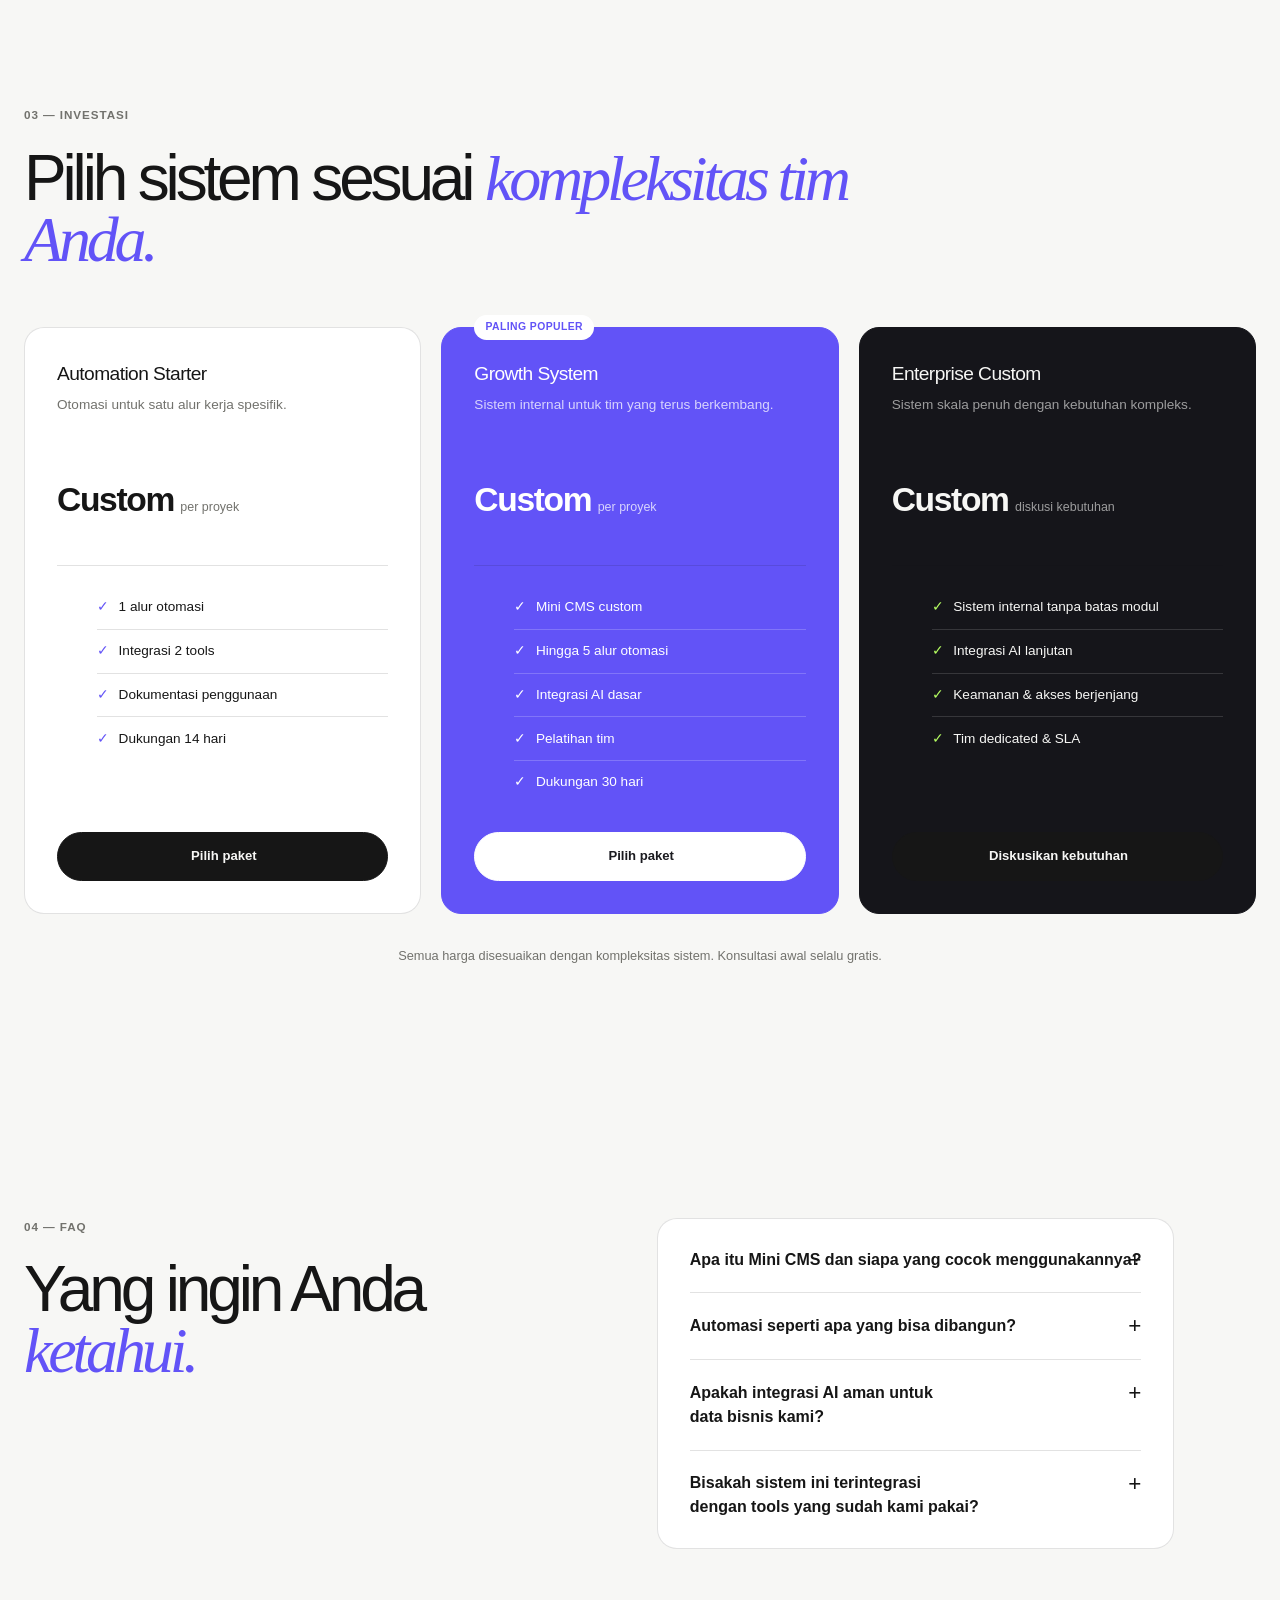
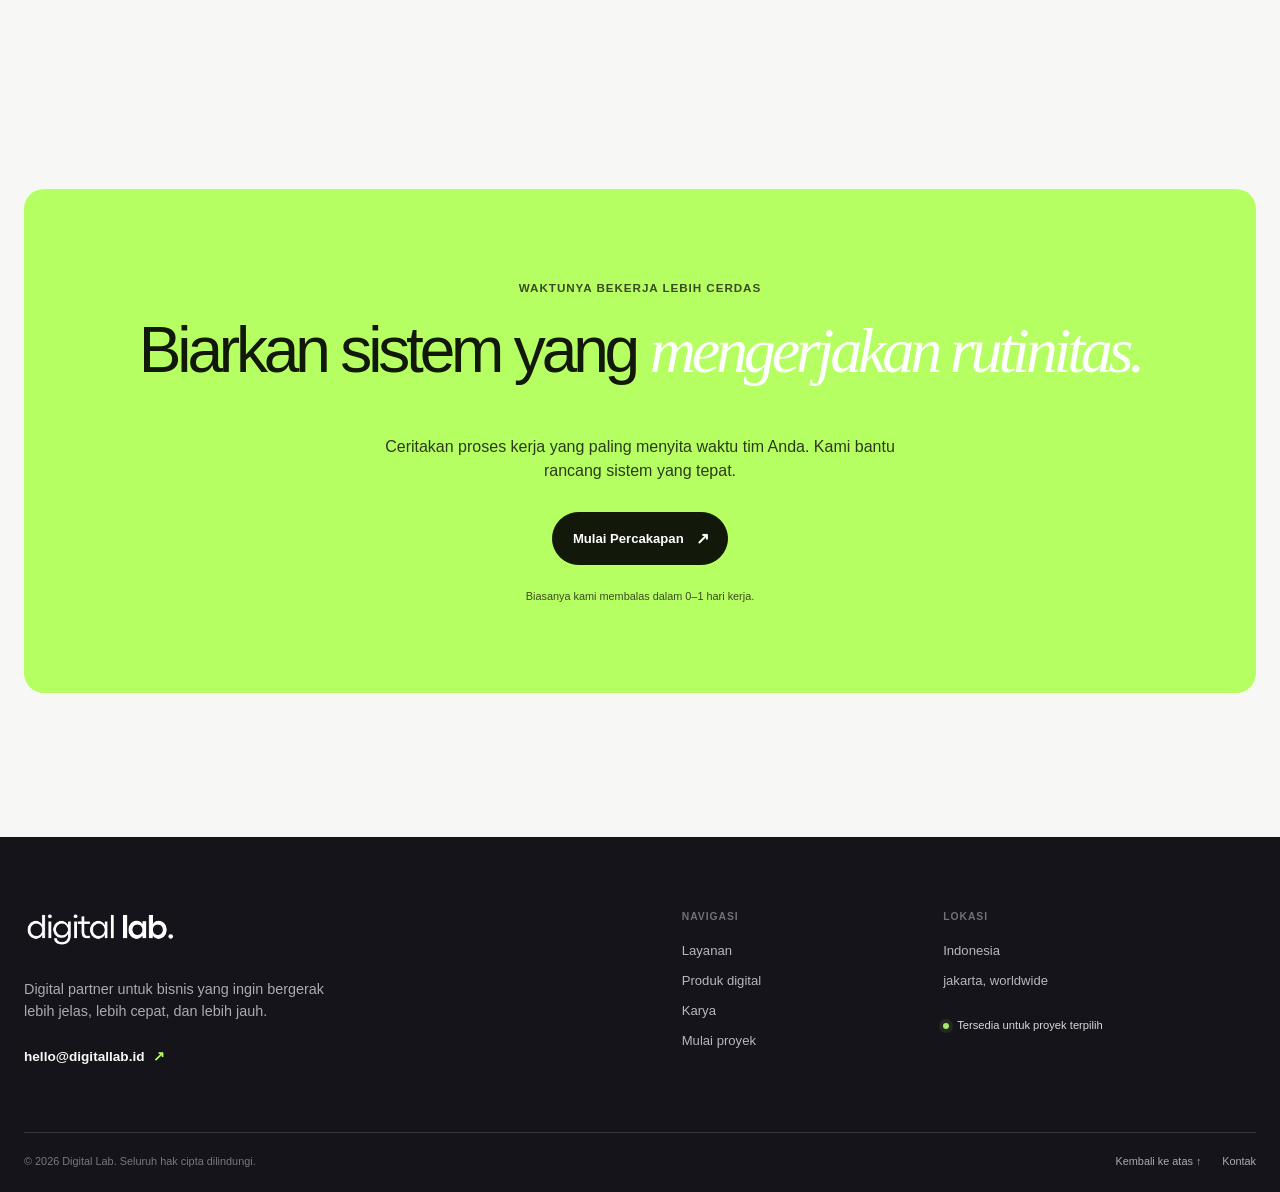
==== commit 8924b10c: "Update animasi Ganti animasi design dari detailed service" ====
--- a/business-tools.html
+++ b/business-tools.html
@@ -4,19 +4,28 @@
     <meta charset="utf-8" />
     <meta name="viewport" content="width=device-width, initial-scale=1" />
     <meta name="theme-color" content="#f7f7f5" />
-    <meta name="description" content="Otomasi dan sistem internal sederhana yang menghubungkan proses penjualan, follow-up, dan operasional harian bisnis Anda." />
+    <meta
+      name="description"
+      content="Mini CMS, otomasi bisnis, dan integrasi AI yang dirancang untuk menyederhanakan operasional tim Anda. Sistem internal custom oleh Digital Lab."
+    />
     <meta name="robots" content="index, follow" />
     <link rel="canonical" href="https://digitallab.id/business-tools.html" />
     <meta property="og:type" content="website" />
     <meta property="og:locale" content="id_ID" />
     <meta property="og:site_name" content="Digital Lab" />
-    <meta property="og:title" content="Business Tools — Digital Lab" />
-    <meta property="og:description" content="Otomasi dan sistem internal sederhana yang menghubungkan proses penjualan, follow-up, dan operasional harian bisnis Anda." />
+    <meta property="og:title" content="Business Tools &amp; Automation — Digital Lab" />
+    <meta
+      property="og:description"
+      content="Pekerjaan berulang, biarkan sistem yang mengerjakan. Mini CMS, otomasi, dan integrasi AI custom."
+    />
     <meta property="og:url" content="https://digitallab.id/business-tools.html" />
     <meta name="twitter:card" content="summary_large_image" />
-    <meta name="twitter:title" content="Business Tools — Digital Lab" />
-    <meta name="twitter:description" content="Otomasi dan sistem internal sederhana yang menghubungkan proses penjualan, follow-up, dan operasional harian bisnis Anda." />
-    <title>Business Tools — Digital Lab</title>
+    <meta name="twitter:title" content="Business Tools & Automation — Digital Lab" />
+    <meta
+      name="twitter:description"
+      content="Pekerjaan berulang, biarkan sistem yang mengerjakan. Mini CMS, otomasi, dan integrasi AI custom."
+    />
+    <title>Business Tools &amp; Automation — Digital Lab</title>
     <link rel="icon" href="assets/icons/favicon.svg" type="image/svg+xml" />
     <link rel="preload" href="css/variables.css?v=2" as="style" />
     <link rel="stylesheet" href="css/variables.css?v=2" />
@@ -26,14 +35,13 @@
     <link rel="stylesheet" href="css/animations.css?v=4" />
     <link rel="stylesheet" href="css/responsive.css?v=3" />
     <link rel="stylesheet" href="css/enhancements.css?v=2" />
-    <link rel="stylesheet" href="css/pages.css?v=2" />
-    <link rel="stylesheet" href="css/responsive-fixes.css?v=1" />
+    <link rel="stylesheet" href="css/pages.css?v=1" />
     <script>
       document.documentElement.classList.add('js');
       document.documentElement.dataset.theme = localStorage.getItem('digital-lab-theme') || 'system';
     </script>
     <script type="application/ld+json">
-      {"@context": "https://schema.org", "@type": "Service", "serviceType": "Business Process Automation", "provider": {"@type": "Organization", "name": "Digital Lab"}, "areaServed": "Indonesia", "description": "Otomasi dan sistem internal untuk proses penjualan, follow-up, dan operasional bisnis."}
+      {"@context":"https://schema.org","@type":"Service","name":"Business Tools & Automation","provider":{"@type":"ProfessionalService","name":"Digital Lab","url":"https://digitallab.id/"},"description":"Mini CMS, otomasi alur kerja, dan integrasi AI untuk menyederhanakan operasional bisnis.","areaServed":"Indonesia","serviceType":"Business Automation"}
     </script>
   </head>
   <body>
@@ -43,7 +51,7 @@
 
     <header class="site-header" data-header>
       <div class="header-inner container">
-        <a class="brand" href="index.html" aria-label="Digital Lab beranda"
+        <a class="brand" href="index.html#top" aria-label="Digital Lab beranda"
           ><img
             class="brand-logo"
             src="assets/images/digital-lab-logo.webp"
@@ -52,16 +60,8 @@
             alt="Digital Lab"
         /></a>
         <nav class="desktop-nav" aria-label="Navigasi utama">
-          <div class="nav-item">
-            <a href="index.html#layanan">Layanan</a>
-            <div class="nav-dropdown">
-              <a href="business-website.html">Business Website</a>
-              <a href="premium-landing-page.html">Premium Landing Page</a>
-              <a href="business-tools.html">Business Tools</a>
-            </div>
-          </div>
-          <a href="index.html#produk">Produk</a><a href="index.html#karya">Karya</a
-          ><a href="index.html#tentang">Mengapa kami</a>
+          <a href="index.html#layanan">Layanan</a><a href="index.html#produk">Produk</a
+          ><a href="index.html#karya">Karya</a><a href="index.html#tentang">Mengapa kami</a>
         </nav>
         <div class="header-actions">
           <button class="theme-toggle" type="button" data-theme-toggle aria-label="Ubah tema warna">
@@ -87,11 +87,6 @@
       <div class="mobile-menu-inner container">
         <nav aria-label="Navigasi seluler">
           <a href="index.html#layanan" data-menu-link><span>01</span>Layanan</a>
-          <div class="mobile-submenu">
-            <a href="business-website.html">Business Website</a>
-            <a href="premium-landing-page.html">Premium Landing Page</a>
-            <a href="business-tools.html">Business Tools</a>
-          </div>
           <a href="index.html#produk" data-menu-link><span>02</span>Produk</a>
           <a href="index.html#karya" data-menu-link><span>03</span>Karya</a>
           <a href="index.html#tentang" data-menu-link><span>04</span>Mengapa kami</a>
@@ -102,219 +97,214 @@
     </div>
 
     <main id="main-content">
-      <section class="svc-hero section container" id="top">
+      <section class="section svc-hero container" id="top">
+        <a class="back-link" href="index.html"><span aria-hidden="true">←</span> Kembali ke beranda</a>
         <div class="svc-hero-copy">
-          <span class="svc-pill">Layanan — Business Tools</span>
-          <h1 class="svc-hero-title">Sistem yang bekerja, <em>supaya tim tidak perlu berulang kali.</em></h1>
-          <p class="svc-hero-desc">Otomasi dan sistem internal sederhana yang menghubungkan proses penjualan, follow-up, dan operasional harian—supaya tim fokus ke hal yang benar-benar butuh perhatian manusia.</p>
+          <p class="svc-pill">Layanan — Business Tools</p>
+          <h1 class="svc-hero-title">
+            Lebih sedikit pekerjaan manual. <em>Lebih banyak waktu untuk berkembang.</em>
+          </h1>
+          <p class="svc-hero-desc">
+            Dari simple tools hingga automasi dan AI, kami membangun sistem yang membantu bisnis berjalan lebih efisien sehingga tim dapat fokus pada pelanggan, pertumbuhan, dan keputusan yang lebih penting.
+          </p>
           <div class="hero-actions">
-            <a class="button" href="#harga">Lihat paket harga <span aria-hidden="true">↗</span></a>
-            <a class="text-link" href="#proses">Lihat proses kerja <span aria-hidden="true">↓</span></a>
-          </div>
-        </div>
-        <div class="svc-hero-visual" aria-label="Pratinjau layanan ini">
+            <a class="button" href="#konsultasi">Sederhanakan Sistem Anda <span aria-hidden="true">↗</span></a>
+            <a class="text-link" href="#proses">Lihat Proses Kerja <span aria-hidden="true">↓</span></a>
+          </div>
+        </div>
+        <div class="svc-hero-visual">
           <div class="svc-visual-panel">
-            <div class="svc-visual-grid"></div>
-            <div class="svc-visual-tag">Kerja berulang, kini diotomasi</div>
-            <div class="svc-visual-chip"><strong>-70%</strong><span>Waktu follow-up manual</span></div>
+            <div class="svc-visual-grid" aria-hidden="true"></div>
+            <span class="svc-visual-tag">digitallab.id / app-tools</span>
+            <div class="svc-visual-chip"><strong>12+ jam</strong><span>dihemat per minggu</span></div>
           </div>
         </div>
         <div class="svc-stat-row">
-          <div class="svc-stat-card is-dark"><strong>24/7</strong><span>follow-up otomatis</span></div>
-          <div class="svc-stat-card is-accent"><strong>1 sistem</strong><span>banyak proses</span></div>
-          <div class="svc-stat-card"><strong>0</strong><span>copy-paste manual</span></div>
-        </div>
-      </section>
-      <section class="section" id="fitur">
-        <div class="container">
-          <div class="section-heading split-reveal">
-            <p class="eyebrow">01 — Yang Anda dapatkan</p>
-            <h2>Proses yang berulang, <em>kini berjalan sendiri.</em></h2>
-          </div>
-          <div class="svc-bento">
-            <article class="svc-bento-item reveal">
-              <div class="service-icon">⚡</div>
-              <h3>Automasi Follow-up</h3>
+          <div class="svc-stat-card"><strong>-70%</strong><span>Waktu kerja manual</span></div>
+          <div class="svc-stat-card is-dark"><strong>24/7</strong><span>Sistem bekerja tanpa henti</span></div>
+          <div class="svc-stat-card is-accent"><strong>Custom</strong><span>Disesuaikan kebutuhan tim</span></div>
+        </div>
+      </section>
+
+      <section class="section container">
+        <div class="section-heading split-reveal">
+          <p class="eyebrow">01 — Fitur</p>
+          <h2>Sistem yang tepat membuat bisnis <em> bergerak lebih cepat. </em></h2>
+        </div>
+        <div class="svc-bento">
+          <article class="svc-bento-item is-accent reveal">
+            <div class="service-icon">⌘</div>
+            <h3>Otomasi alur kerja</h3>
+            <p>
+              Dari input data hingga notifikasi, kami hubungkan tools yang sudah Anda pakai
+              agar berjalan otomatis tanpa campur tangan manual yang berulang setiap hari.
+            </p>
+          </article>
+          <article class="svc-bento-item reveal">
+            <div class="service-icon">▤</div>
+            <h3>Dashbord Information</h3>
+            <p>
+              Kelola konten, produk, atau data operasional sendiri — tanpa perlu bergantung
+              pada developer setiap kali ada perubahan kecil.
+            </p>
+          </article>
+          <article class="svc-bento-item is-accent-2 reveal">
+            <div class="service-icon">✦</div>
+            <h3>Integrasi AI</h3>
+            <p>
+              Chatbot, ringkasan otomatis, hingga asisten internal berbasis AI yang
+              disesuaikan dengan alur kerja tim Anda sehari-hari.
+            </p>
+          </article>
+        </div>
+      </section>
+
+      <section class="section container" id="proses">
+        <div class="section-heading split-reveal">
+          <p class="eyebrow">02 — Proses kerja</p>
+          <h2>Dari proses manual, menjadi <em>sistem.</em></h2>
+        </div>
+        <div class="svc-timeline">
+          <div class="svc-timeline-step reveal">
+            <div class="svc-timeline-marker">01</div>
+            <div class="svc-timeline-body">
+              <h3>Audit Proses Kerja</h3>
               <p>
-                Pesan follow-up ke leads terkirim otomatis tanpa menunggu tim available.
+                Kami memetakan alur kerja tim Anda saat ini untuk menemukan titik yang paling
+                banyak menghabiskan waktu.
               </p>
-            </article>
-            <article class="svc-bento-item reveal">
-              <div class="service-icon">◈</div>
-              <h3>Integrasi Antar Tools</h3>
+            </div>
+          </div>
+          <div class="svc-timeline-step reveal">
+            <div class="svc-timeline-marker">02</div>
+            <div class="svc-timeline-body">
+              <h3>Bangun &amp; Integrasikan</h3>
               <p>
-                Menghubungkan form, spreadsheet, WhatsApp, dan sistem lain yang sudah Anda pakai.
+                Sistem dibangun dan dihubungkan dengan tools yang sudah Anda gunakan
+                sehari-hari, tanpa mengganggu operasional yang berjalan.
               </p>
-            </article>
-            <article class="svc-bento-item is-accent reveal">
-              <div class="service-icon">▤</div>
-              <h3>Mini Dashboard Internal</h3>
+            </div>
+          </div>
+          <div class="svc-timeline-step reveal">
+            <div class="svc-timeline-marker">03</div>
+            <div class="svc-timeline-body">
+              <h3>Latih Tim &amp; Serah Terima</h3>
               <p>
-                Panel sederhana untuk tim mengelola data tanpa perlu paham coding.
+                Tim Anda dilatih menggunakan sistem baru, lengkap dengan dokumentasi dan
+                pendampingan langsung.
               </p>
-            </article>
-            <article class="svc-bento-item is-accent-2 reveal">
-              <div class="service-icon">✦</div>
-              <h3>Laporan Otomatis</h3>
-              <p>
-                Ringkasan performa terkirim berkala, tanpa perlu rekap manual setiap minggu.
-              </p>
-            </article>
-          </div>
-        </div>
-      </section>
-      <section class="section" id="proses" style="background: var(--surface-muted);">
-        <div class="container">
-          <div class="section-heading split-reveal">
-            <p class="eyebrow">02 — Cara kami mengerjakannya</p>
-            <h2>Dipetakan dulu, <br /><em>baru diotomasi.</em></h2>
-          </div>
-          <div class="svc-timeline">
-            <div class="svc-timeline-step reveal">
-              <div class="svc-timeline-marker"><span>01</span></div>
-              <div class="svc-timeline-body">
-                <h3>Pemetaan Proses</h3>
-                <p>
-                  Memahami alur kerja tim Anda saat ini dan titik yang paling banyak memakan waktu.
-                </p>
-              </div>
             </div>
-            <div class="svc-timeline-step reveal">
-              <div class="svc-timeline-marker"><span>02</span></div>
-              <div class="svc-timeline-body">
-                <h3>Rancangan Sistem</h3>
-                <p>
-                  Menyusun alur otomasi yang paling relevan dengan proses yang sudah berjalan.
-                </p>
-              </div>
-            </div>
-            <div class="svc-timeline-step reveal">
-              <div class="svc-timeline-marker"><span>03</span></div>
-              <div class="svc-timeline-body">
-                <h3>Implementasi & Integrasi</h3>
-                <p>
-                  Menghubungkan tools yang dipakai tim, lalu diuji dengan skenario nyata.
-                </p>
-              </div>
-            </div>
-            <div class="svc-timeline-step reveal">
-              <div class="svc-timeline-marker"><span>04</span></div>
-              <div class="svc-timeline-body">
-                <h3>Pendampingan</h3>
-                <p>
-                  Memastikan tim nyaman memakai sistem baru sebelum kami lepas tangan.
-                </p>
-              </div>
-            </div>
-          </div>
-        </div>
-      </section>
-      <section class="section" id="harga">
-        <div class="container">
-          <div class="section-heading split-reveal">
-            <p class="eyebrow">03 — Investasi</p>
-            <h2>Pilih paket yang <em>sesuai kebutuhan Anda.</em></h2>
-          </div>
-          <div class="pricing-grid">
-            <div class="pricing-card  reveal">
-              
-              <p class="pricing-name">Automation Starter</p>
-              <p class="pricing-desc">Untuk satu alur kerja spesifik.</p>
-              <div class="pricing-price"><strong>Rp 2.500.000</strong><small>mulai dari</small></div>
-              <ul class="pricing-features">
-                <li><span>✓</span>1 alur otomasi (mis. follow-up leads)</li>
-                <li><span>✓</span>Integrasi hingga 2 tools</li>
-                <li><span>✓</span>Dokumentasi penggunaan</li>
-              </ul>
-              <a class="button" href="#konsultasi">Mulai dari paket ini</a>
-            </div>
-            <div class="pricing-card is-accent reveal">
-              <span class="pricing-badge">Rekomendasi</span>
-              <p class="pricing-name">Business System</p>
-              <p class="pricing-desc">Untuk beberapa proses sekaligus.</p>
-              <div class="pricing-price"><strong>Rp 6.000.000</strong><small>mulai dari</small></div>
-              <ul class="pricing-features">
-                <li><span>✓</span>Hingga 3 alur otomasi</li>
-                <li><span>✓</span>Mini dashboard internal</li>
-                <li><span>✓</span>Integrasi antar tools</li>
-                <li><span>✓</span>Laporan otomatis berkala</li>
-                <li><span>✓</span>Pendampingan 30 hari</li>
-              </ul>
-              <a class="button" href="#konsultasi">Pilih paket ini</a>
-            </div>
-            <div class="pricing-card is-dark reveal">
-              
-              <p class="pricing-name">Custom Integration</p>
-              <p class="pricing-desc">Untuk sistem dengan kebutuhan API/khusus.</p>
-              <div class="pricing-price"><strong>Hubungi kami</strong><small>harga custom</small></div>
-              <ul class="pricing-features">
-                <li><span>✓</span>Integrasi API/sistem khusus</li>
-                <li><span>✓</span>Automasi lintas platform</li>
-                <li><span>✓</span>Dashboard lanjutan</li>
-                <li><span>✓</span>Pendampingan berkelanjutan</li>
-              </ul>
-              <a class="button button-light" href="#konsultasi">Diskusikan kebutuhan</a>
-            </div>
-          </div>
-          <p class="pricing-note">Harga dapat menyesuaikan cakupan proyek. Belum termasuk domain & hosting kecuali disebutkan.</p>
-        </div>
-      </section>
-      <section class="section">
-        <div class="container faq svc-faq-wrap">
-          <div class="section-heading split-reveal" style="text-align:center;">
-            <p class="eyebrow" style="justify-content:center;">04 — faq</p>
-            <h2>Yang ingin Anda <em>ketahui.</em></h2>
-          </div>
+          </div>
+        </div>
+      </section>
+
+      <section class="section container">
+        <div class="section-heading split-reveal">
+          <p class="eyebrow">03 — Investasi</p>
+          <h2>Pilih sistem sesuai <em>kompleksitas tim Anda.</em></h2>
+        </div>
+        <div class="pricing-grid">
+          <article class="pricing-card reveal">
+            <p class="pricing-name">Automation Starter</p>
+            <p class="pricing-desc">Otomasi untuk satu alur kerja spesifik.</p>
+            <div class="pricing-price"><strong>Custom</strong><small>per proyek</small></div>
+            <ul class="pricing-features">
+              <li><span>✓</span>1 alur otomasi</li>
+              <li><span>✓</span>Integrasi 2 tools</li>
+              <li><span>✓</span>Dokumentasi penggunaan</li>
+              <li><span>✓</span>Dukungan 14 hari</li>
+            </ul>
+            <a class="button" href="#konsultasi">Pilih paket</a>
+          </article>
+          <article class="pricing-card is-accent reveal">
+            <span class="pricing-badge">Paling populer</span>
+            <p class="pricing-name">Growth System</p>
+            <p class="pricing-desc">Sistem internal untuk tim yang terus berkembang.</p>
+            <div class="pricing-price"><strong>Custom</strong><small>per proyek</small></div>
+            <ul class="pricing-features">
+              <li><span>✓</span>Mini CMS custom</li>
+              <li><span>✓</span>Hingga 5 alur otomasi</li>
+              <li><span>✓</span>Integrasi AI dasar</li>
+              <li><span>✓</span>Pelatihan tim</li>
+              <li><span>✓</span>Dukungan 30 hari</li>
+            </ul>
+            <a class="button button-light" href="#konsultasi">Pilih paket</a>
+          </article>
+          <article class="pricing-card is-dark reveal">
+            <p class="pricing-name">Enterprise Custom</p>
+            <p class="pricing-desc">Sistem skala penuh dengan kebutuhan kompleks.</p>
+            <div class="pricing-price"><strong>Custom</strong><small>diskusi kebutuhan</small></div>
+            <ul class="pricing-features">
+              <li><span>✓</span>Sistem internal tanpa batas modul</li>
+              <li><span>✓</span>Integrasi AI lanjutan</li>
+              <li><span>✓</span>Keamanan &amp; akses berjenjang</li>
+              <li><span>✓</span>Tim dedicated &amp; SLA</li>
+            </ul>
+            <a class="button" href="#konsultasi">Diskusikan kebutuhan</a>
+          </article>
+        </div>
+        <p class="pricing-note">Semua harga disesuaikan dengan kompleksitas sistem. Konsultasi awal selalu gratis.</p>
+      </section>
+
+      <section class="section faq container">
+        <div class="section-heading split-reveal">
+          <p class="eyebrow">04 — faq</p>
+          <h2>Yang ingin Anda <em>ketahui.</em></h2>
+        </div>
+        <div class="svc-faq-wrap">
           <div class="svc-faq-card">
             <div class="faq-list">
-          <details class="reveal">
-            <summary>Tools apa saja yang bisa diintegrasikan?<span>+</span></summary>
-            <p>
-              Umumnya WhatsApp, Google Sheet, form, dan sistem lain yang sudah Anda pakai; kami sesuaikan dengan kebutuhan.
-            </p>
-          </details>
-          <details class="reveal">
-            <summary>Apakah perlu keahlian teknis untuk memakainya?<span>+</span></summary>
-            <p>
-              Tidak. Sistem dirancang supaya tim non-teknis tetap nyaman menggunakannya sehari-hari.
-            </p>
-          </details>
-          <details class="reveal">
-            <summary>Apakah ada biaya bulanan setelah sistem selesai?<span>+</span></summary>
-            <p>
-              Sistem yang kami bangun menjadi milik Anda. Biaya bulanan hanya berlaku bila memakai layanan pihak ketiga, misalnya WhatsApp API resmi.
-            </p>
-          </details>
-          <details class="reveal">
-            <summary>Berapa lama proses implementasinya?<span>+</span></summary>
-            <p>
-              Rata-rata 2–4 minggu, tergantung jumlah proses dan tools yang perlu diintegrasikan.
-            </p>
-          </details>
+              <details class="reveal">
+                <summary>Apa itu Mini CMS dan siapa yang cocok menggunakannya?<span>+</span></summary>
+                <p>
+                  Panel sederhana untuk mengelola konten atau data tanpa kemampuan teknis —
+                  cocok untuk tim marketing atau operasional yang sering memperbarui data.
+                </p>
+              </details>
+              <details class="reveal">
+                <summary>Automasi seperti apa yang bisa dibangun?     <span>+</span></summary>
+                <p>
+                  Mulai dari notifikasi otomatis, sinkronisasi data antar tools, hingga alur
+                  persetujuan internal yang saat ini masih dilakukan manual.
+                </p>
+              </details>
+              <details class="reveal">
+                <summary>Apakah integrasi AI aman untuk <br>data bisnis kami?<span>+</span></summary>
+                <p>
+                  Ya, kami menerapkan praktik keamanan data standar dan akses berjenjang
+                  sesuai kebutuhan dan sensitivitas data Anda.
+                </p>
+              </details>
+              <details class="reveal">
+                <summary>Bisakah sistem ini terintegrasi <br> dengan tools yang sudah kami pakai?<span>+</span></summary>
+                <p>
+                  Bisa. Kami merancang integrasi dengan tools yang sudah menjadi bagian dari
+                  alur kerja tim Anda, tanpa perlu berpindah platform.
+                </p>
+              </details>
             </div>
           </div>
         </div>
       </section>
-      <section class="section cta-section" id="konsultasi">
-        <div class="container svc-cta-panel reveal">
-          <p class="eyebrow">mulai dari sini</p>
-          <h2>Berhenti mengulang<br /><em>pekerjaan yang sama setiap hari.</em></h2>
+
+      <section class="section container" id="konsultasi">
+        <div class="svc-cta-panel reveal">
+          <p class="eyebrow">waktunya bekerja lebih cerdas</p>
+          <h2>Biarkan sistem yang <em>mengerjakan rutinitas.</em></h2>
           <p>
-            Ceritakan proses yang paling menyita waktu tim Anda. Kami bantu petakan sistemnya.
+            Ceritakan proses kerja yang paling menyita waktu tim Anda. Kami bantu rancang
+            sistem yang tepat.
           </p>
-          <a
-            class="button"
-            href="mailto:hello@digitallab.id?subject=Konsultasi%20Business%20Tools"
-            >Mulai proyek Anda <span>↗</span></a
+          <a class="button" href="mailto:hello@digitallab.id?subject=Konsultasi%20Business%20Tools"
+            >Mulai Percakapan <span>↗</span></a
           ><small>Biasanya kami membalas dalam 0–1 hari kerja.</small>
         </div>
       </section>
-
     </main>
     <footer class="site-footer">
       <div class="container footer-top">
         <div class="footer-intro">
-          <a class="brand footer-brand" href="index.html" aria-label="Digital Lab beranda"
+          <a class="brand footer-brand" href="index.html#top" aria-label="Digital Lab beranda"
             ><img
               class="brand-logo"
               src="assets/images/digital-lab-logo.webp"
@@ -331,10 +321,9 @@
           >
         </div>
         <div class="footer-column">
-          <p class="footer-label">Layanan</p>
-          <a href="business-website.html">Business Website</a>
-          <a href="premium-landing-page.html">Premium Landing Page</a>
-          <a href="business-tools.html">Business Tools</a>
+          <p class="footer-label">Navigasi</p>
+          <a href="index.html#layanan">Layanan</a><a href="index.html#produk">Produk digital</a
+          ><a href="index.html#karya">Karya</a><a href="#konsultasi">Mulai proyek</a>
         </div>
         <div class="footer-column">
           <p class="footer-label">Lokasi</p>
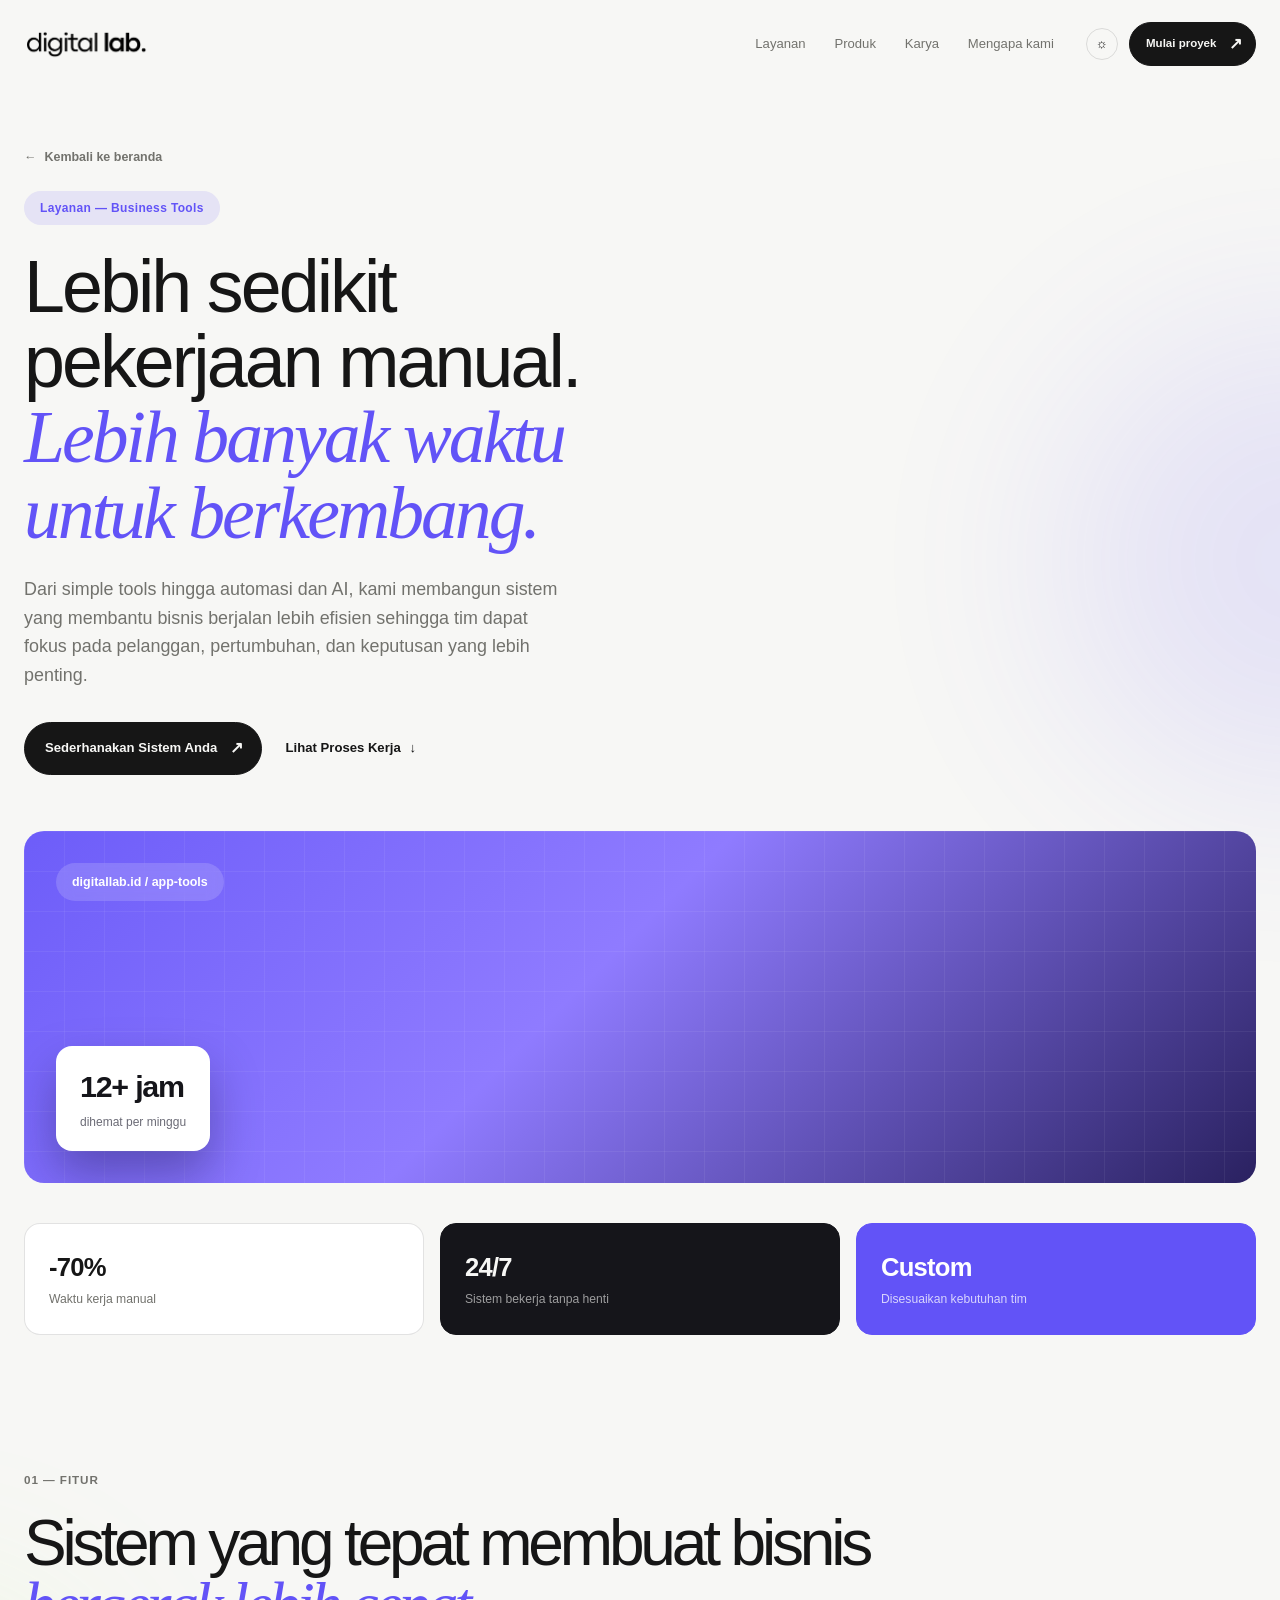
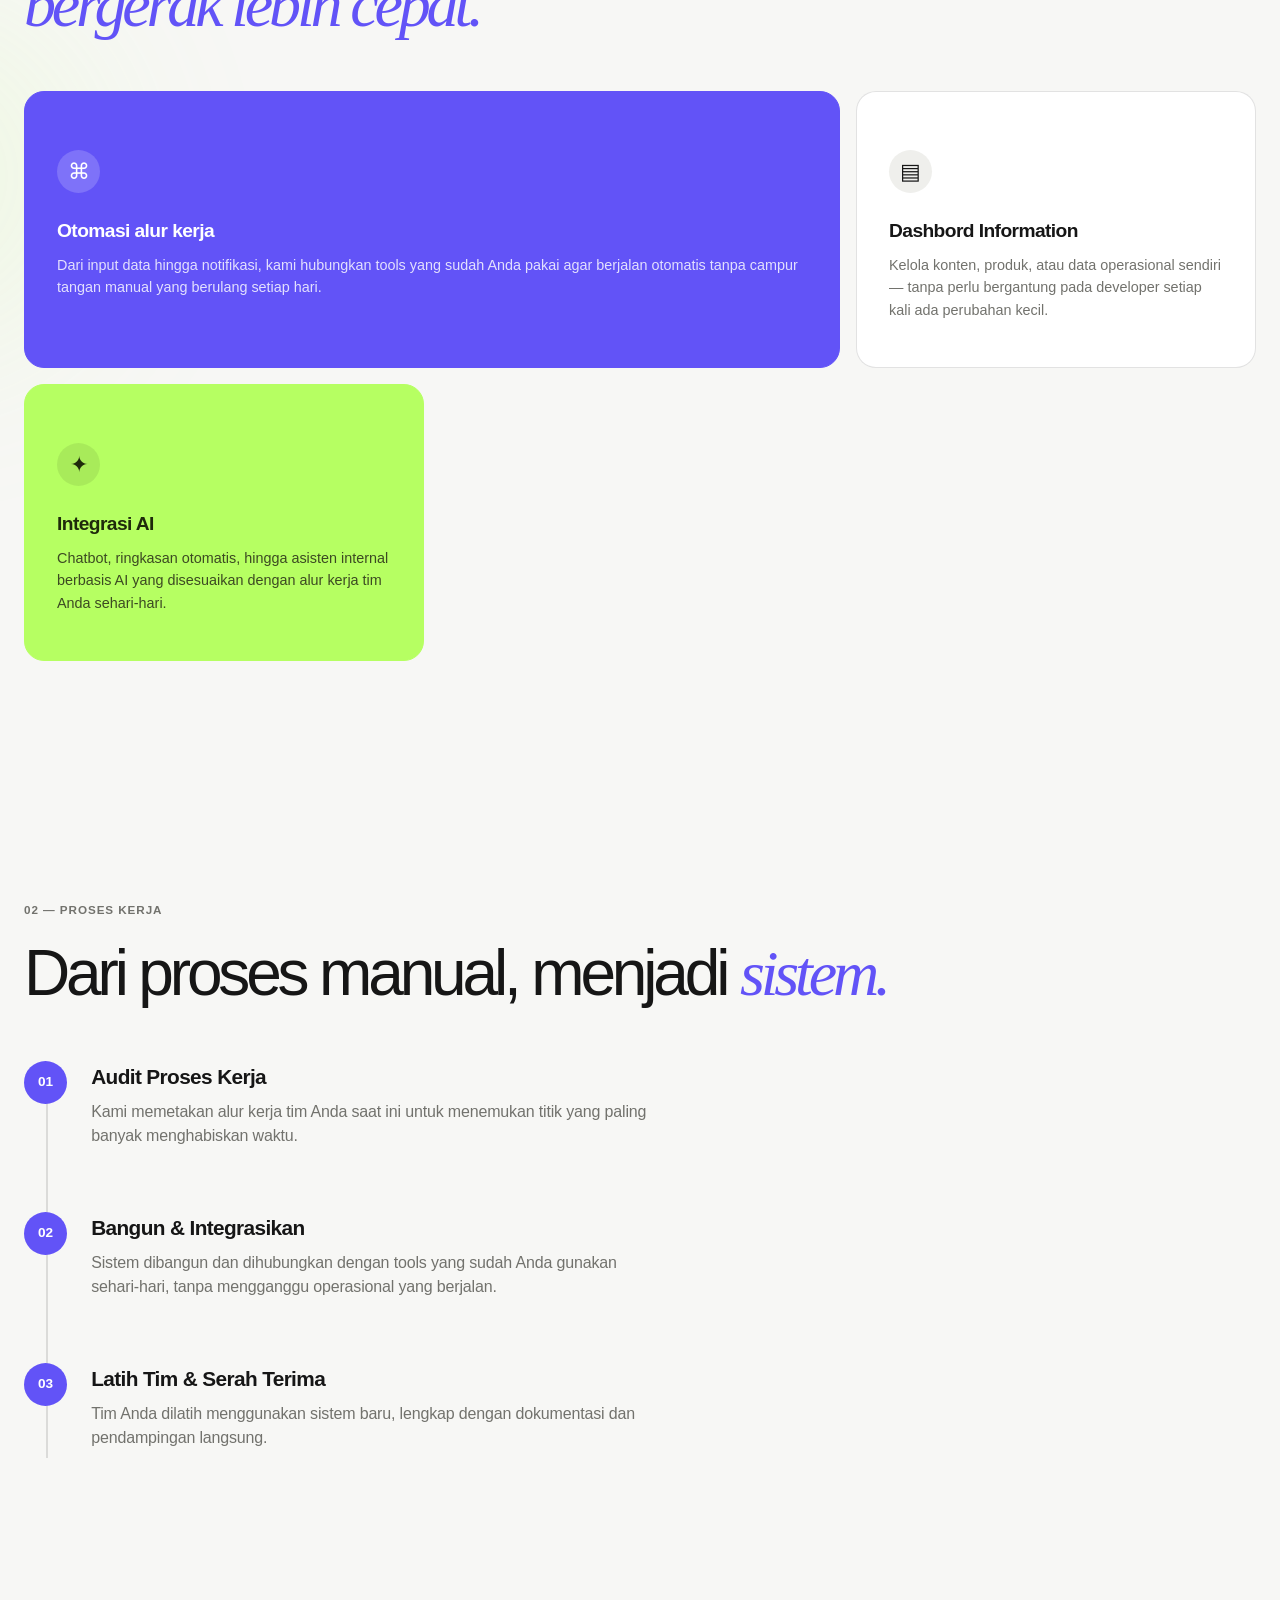
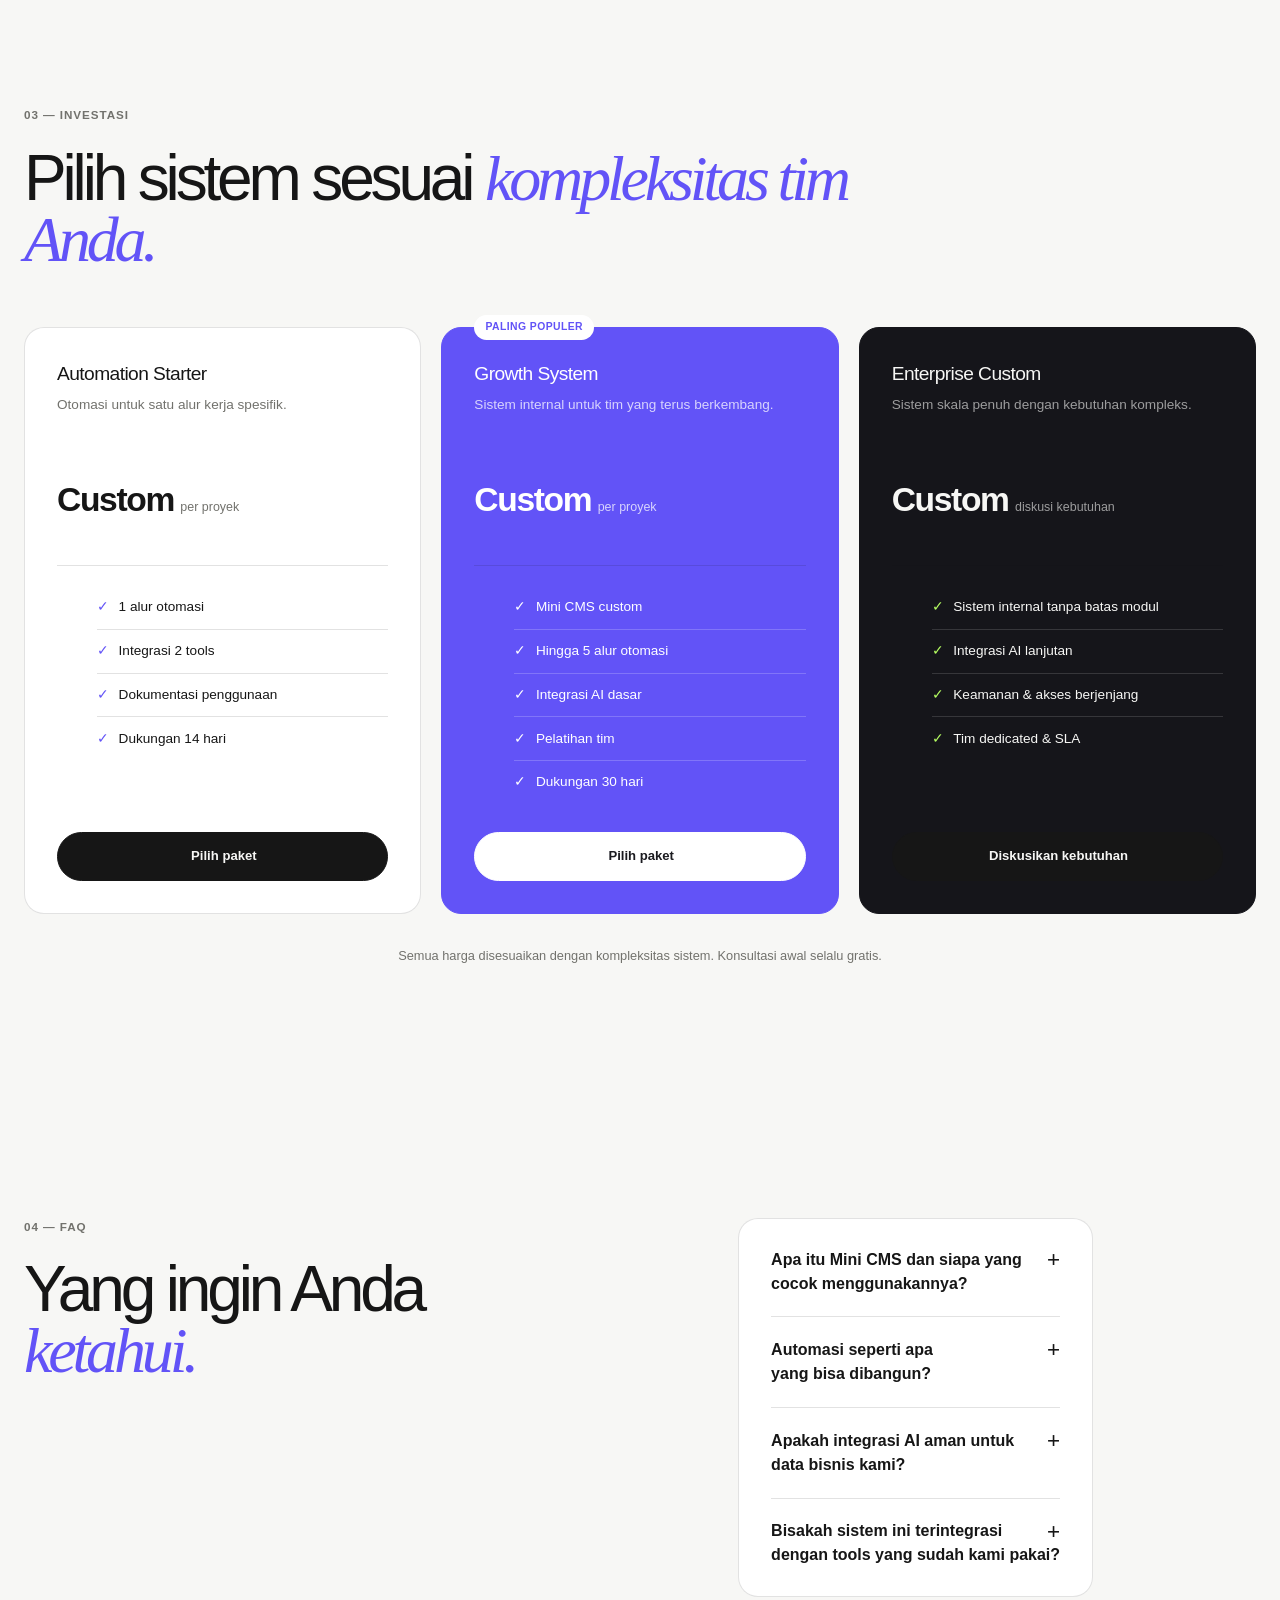
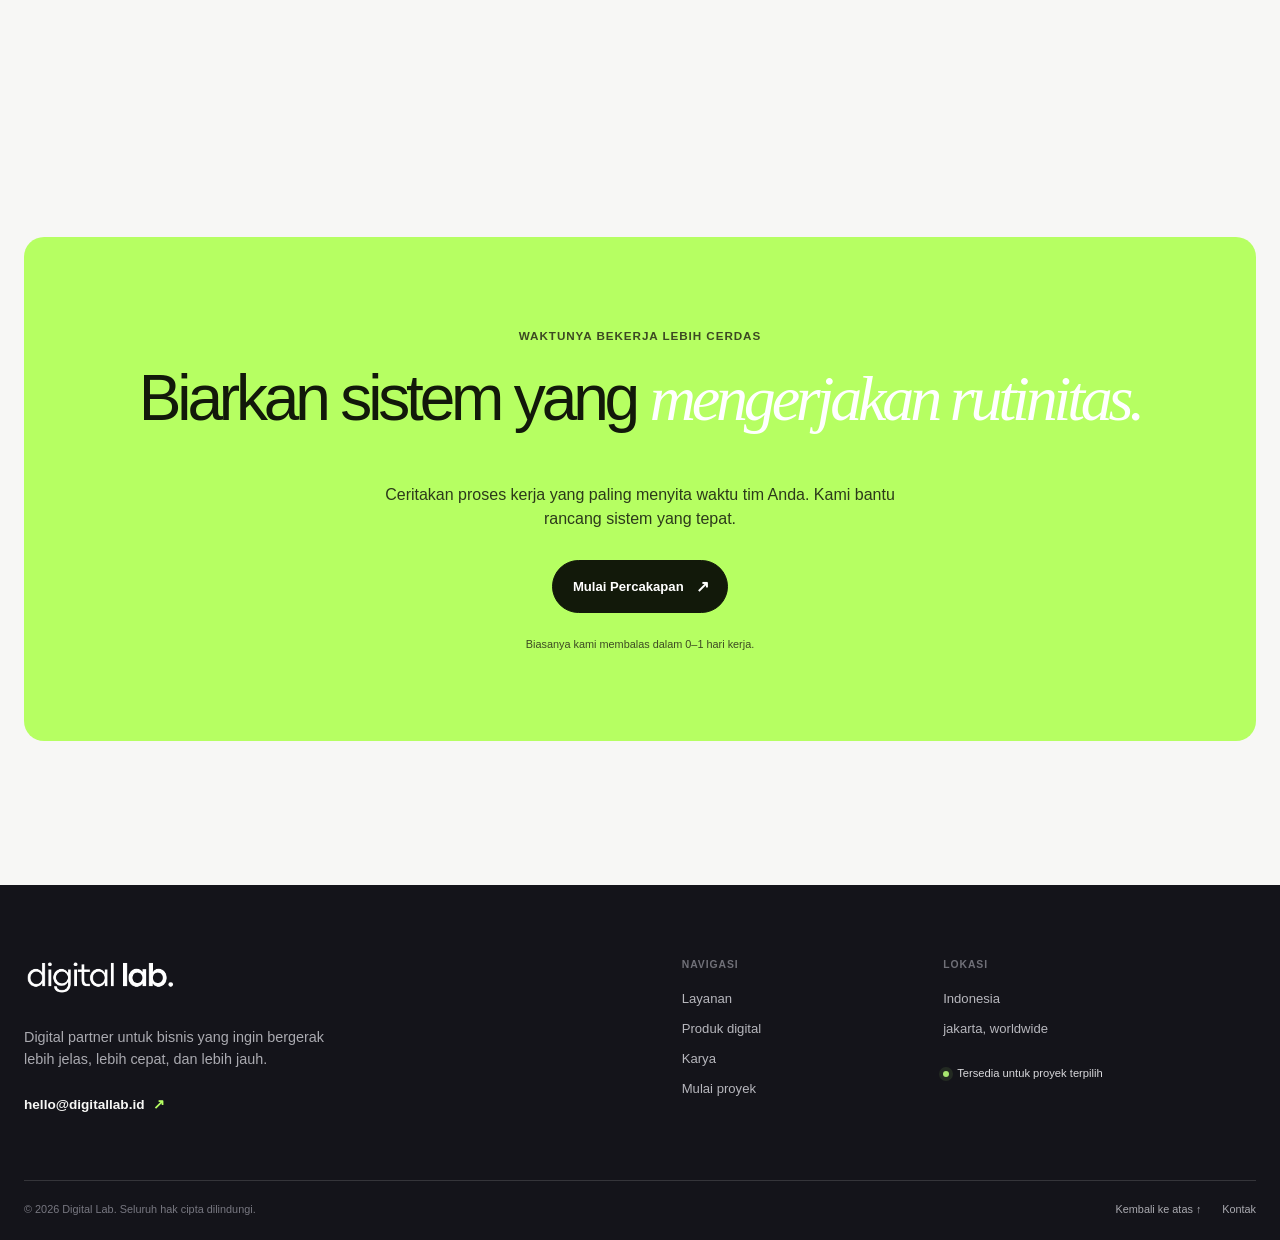
==== commit 45195027: "Scroll Header Bug Perbaikan Js navigation di triger header, Perbaikan tampilan baris pada Faq" ====
--- a/business-tools.html
+++ b/business-tools.html
@@ -255,14 +255,14 @@
           <div class="svc-faq-card">
             <div class="faq-list">
               <details class="reveal">
-                <summary>Apa itu Mini CMS dan siapa yang cocok menggunakannya?<span>+</span></summary>
+                <summary>Apa itu Mini CMS dan siapa yang <br>cocok menggunakannya?<span>+</span></summary>
                 <p>
                   Panel sederhana untuk mengelola konten atau data tanpa kemampuan teknis —
                   cocok untuk tim marketing atau operasional yang sering memperbarui data.
                 </p>
               </details>
               <details class="reveal">
-                <summary>Automasi seperti apa yang bisa dibangun?     <span>+</span></summary>
+                <summary>Automasi seperti apa <br>yang bisa dibangun?<span>+</span></summary>
                 <p>
                   Mulai dari notifikasi otomatis, sinkronisasi data antar tools, hingga alur
                   persetujuan internal yang saat ini masih dilakukan manual.
@@ -276,7 +276,7 @@
                 </p>
               </details>
               <details class="reveal">
-                <summary>Bisakah sistem ini terintegrasi <br> dengan tools yang sudah kami pakai?<span>+</span></summary>
+                <summary>Bisakah sistem ini terintegrasi <br>dengan tools yang sudah kami pakai?<span>+</span></summary>
                 <p>
                   Bisa. Kami merancang integrasi dengan tools yang sudah menjadi bagian dari
                   alur kerja tim Anda, tanpa perlu berpindah platform.
--- a/css/pages.css
+++ b/css/pages.css
@@ -398,6 +398,7 @@
 }
 .svc-timeline-body p {
   color: var(--muted);
+  letter-spacing: -0.01em;
   max-width: 36rem;
 }
 
@@ -461,7 +462,7 @@
   border-top: 0;
 }
 .svc-faq-card details:last-child {
-  border-bottom: 0;
+  border-bottom: 0; 
 }
 
 /* --- Lime closing panel (distinct from the homepage's purple cta-panel) --- */
